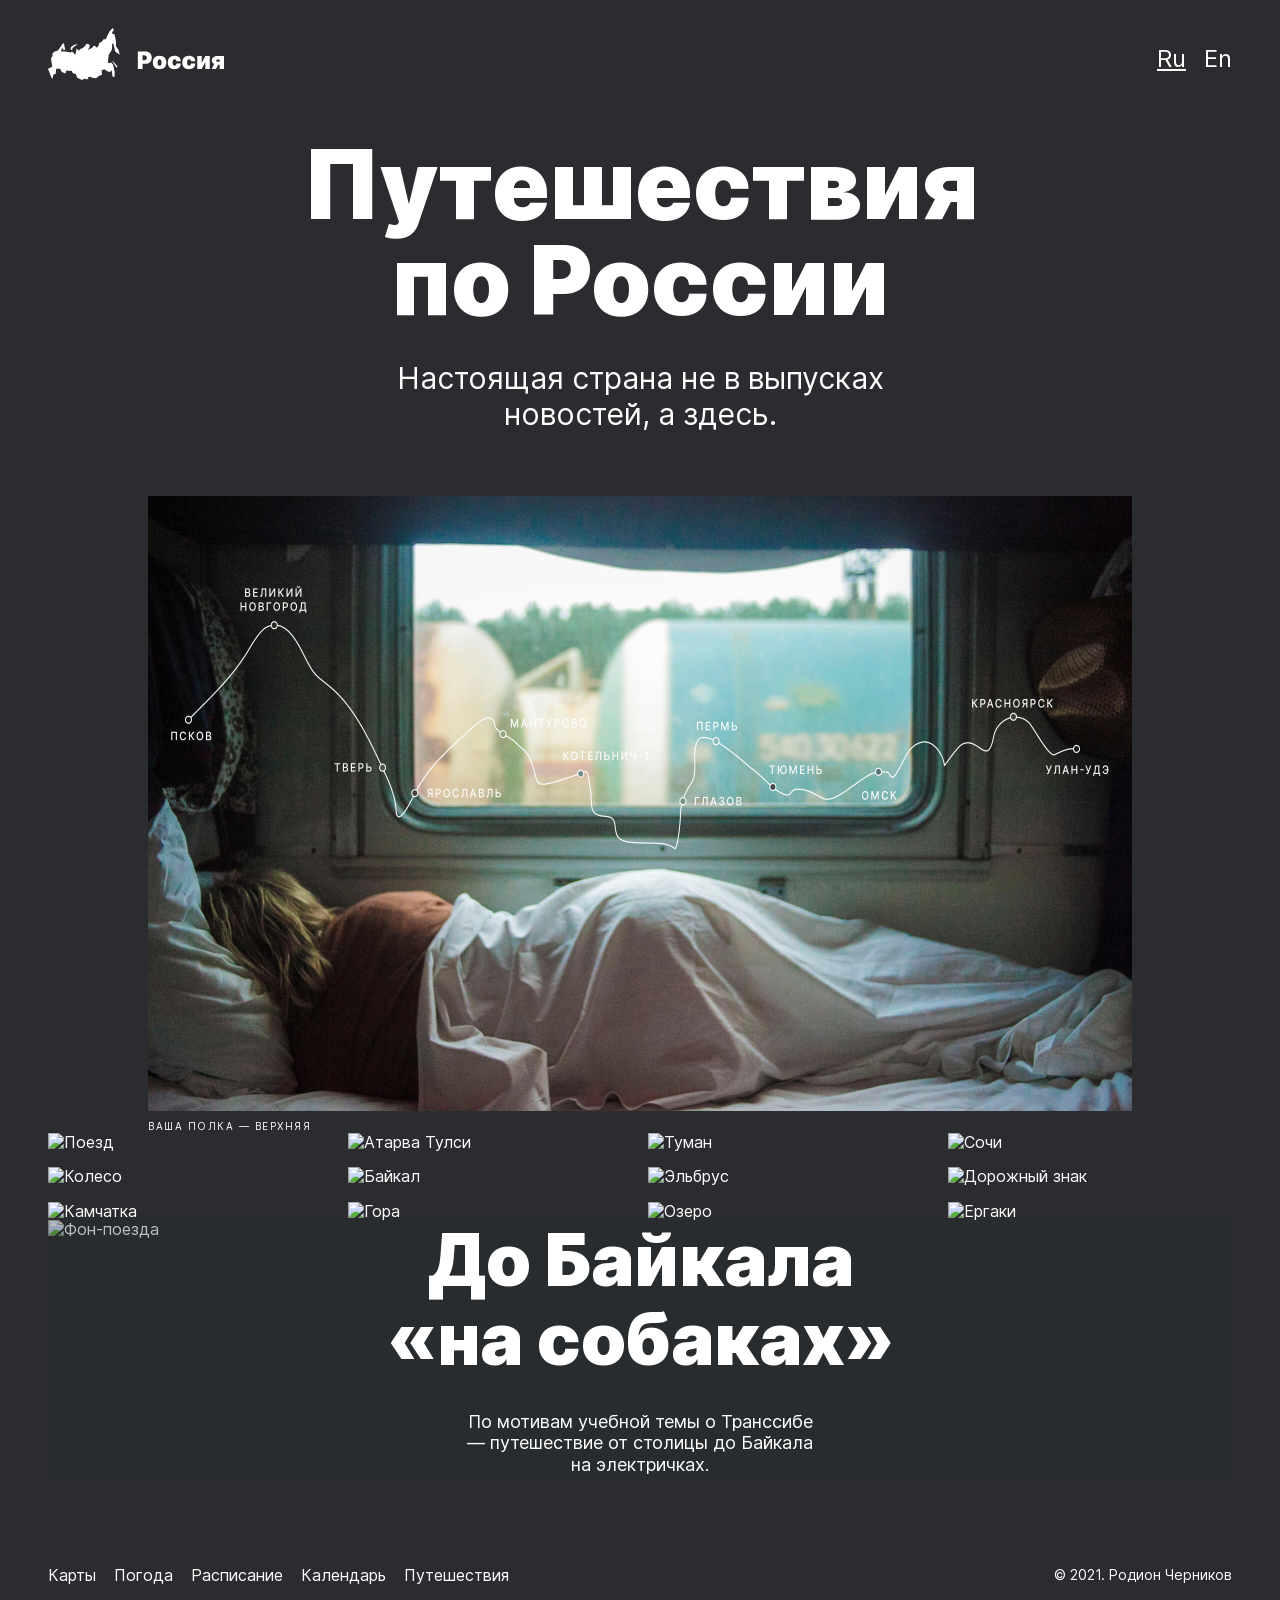
==== index.html @ ce679160 "Готовы блоки Lead, Photo-grid" ====
<!DOCTYPE html>
<html lang="ru">

<head>
  <meta charset="UTF-8">
  <meta name="viewport" content="width=device-width, initial-scale=1.0">
  <meta name="description" content="Настоящая страна не в выпусках новостей, а здесь.">
  <meta name="author" content="Родион Черников">
  <title>Путешествия по России</title>
  <link rel="icon" href="./images/favicon.png" type="image/png">
  <link href="./pages/index.css" rel="stylesheet">
</head>

<body class="page">
  <!--Шапка сайта-->
  <header class="header page__section page__section_place_header">
    <div class="header__logo"></div>
    <ul class="header__lang-list page__list">
      <li class="header__lang-item"><a href="#" class="header__lang-link header__lang-link_active page__link">Ru</a>
      </li>
      <li class="header__lang-item"><a href="#" class="header__lang-link page__link">En</a></li>
    </ul>
  </header>
  <!--Основное содержимое страницы-->
  <main class="content">
    <section class="lead page__section page__section_place_lead">
      <h1 class="lead__title page__text">Путешествия по&nbsp;России</h1>
      <p class="lead__subtitle page__text">Настоящая страна не в выпусках новостей, а здесь.</p>
      <img src="./images/lead-polka.jpg" alt="Маршрут путешествия" class="lead__image">
      <p class="lead__caption page__text">ваша полка — верхняя</p>
    </section>
    <!-- <section class="intro page__section" aria-label="Основная статья">
      <article class="content__article">INTRO INTRO INTRO INTRO INTRO INTRO INTRO INTRO INTRO INTRO INTR
        INTRO INTRO
      </article> -->
    </section>
    <section class="photo-grid page__section">
      <ul class="photo-grid__list page__list">
        <li class="photo-grid__item"><img src="./images/photo-grid-train.jpg" alt="Поезд" class="photo-grid__image">
        </li>
        <li class="photo-grid__item"><img src="./images/photo-grid-atharva-tulsi.jpg" alt="Атарва Тулси"
            class="photo-grid__image"></li>
        <li class="photo-grid__item"><img src="./images/photo-grid-tuman.jpg" alt="Туман" class="photo-grid__image">
        </li>
        <li class="photo-grid__item"><img src="./images/photo-grid-sochi.jpg" alt="Сочи" class="photo-grid__image"></li>
        <li class="photo-grid__item"><img src="./images/photo-grid-arisa.jpg" alt="Колесо" class="photo-grid__image">
        </li>
        <li class="photo-grid__item"><img src="./images/photo-grid-baikal.jpg" alt="Байкал" class="photo-grid__image">
        </li>
        <li class="photo-grid__item"><img src="./images/photo-grid-elbrus.jpg" alt="Эльбрус" class="photo-grid__image">
        </li>
        <li class="photo-grid__item"><img src="./images/photo-grid-kondratiev.jpg" alt="Дорожный знак"
            class="photo-grid__image"></li>
        <li class="photo-grid__item"><img src="./images/photo-grid-kamchatka-1.jpg" alt="Камчатка"
            class="photo-grid__image"></li>
        <li class="photo-grid__item"><img src="./images/photo-grid-kamchatka-2.jpg" alt="Гора"
            class="photo-grid__image"></li>
        <li class="photo-grid__item"><img src="./images/photo-grid-baikal-2.jpg" alt="Озеро" class="photo-grid__image">
        </li>
        <li class="photo-grid__item"><img src="./images/photo-grid-ergaki.jpg" alt="Ергаки" class="photo-grid__image">
        </li>
      </ul>
    </section>
    <!-- <section class="places">PLACES PLACES PLACES PLACES PLACES PLACES PLACES PLACES PLACES PLACES </section> -->
    <section class="cover page__section page__section_place_cover">
      <img src="./images/cover-trains.jpg" alt="Фон-поезда" class="cover__background">
      <div class="cover__text">
        <h2 class="cover__title page__text">До&nbsp;Байкала &laquo;на&nbsp;собаках&raquo;</h2>
        <p class="cover__subtitle page__text">По мотивам учебной темы о Транссибе — путешествие от столицы до Байкала на
          электричках.
      </div>
      <a href="https://stampsy.com/na-elektrichkakh-do-baikala" target="blank" class="cover__link"></a>
    </section>
  </main>
  <!--Подвал сайта-->
  <footer class="footer page__section page__section_place_footer">
    <nav class="footer__nav">
      <ul class="footer__list page__list">
        <li class="footer__item"><a href="https://yandex.ru/maps" target="blank"
            class="footer__link page__link">Карты</a></li>
        <li class="footer__item"><a href="https://yandex.ru/pogoda" target="blank"
            class="footer__link page__link">Погода</a></li>
        <li class="footer__item"><a href="https://rasp.yandex.ru" target="blank"
            class="footer__link page__link">Расписание</a></li>
        <li class="footer__item"><a href="https://calendar.yandex.ru" target="blank"
            class="footer__link page__link">Календарь</a></li>
        <li class="footer__item"><a href="https://travel.yandex.ru" target="blank"
            class="footer__link page__link">Путешествия</a></li>
      </ul>
    </nav>
    <p class="footer__copyright page__text">&copy; 2021. Родион Черников</p>
  </footer>
</body>

</html>
---- pages/index.css ----
@import url(../vendor/normalize.css);
@import url(../vendor/fonts.css);
@import url(../blocks/hover/hover.css);
@import url(../blocks/page/page.css);
@import url(../blocks/page/__section/page__section.css);
@import url(../blocks/page/__section/_place/page__section_place_header.css);
@import url(../blocks/page/__section/_place/page__section_place_lead.css);
@import url(../blocks/page/__section/_place/page__section_place_footer.css);
@import url(../blocks/page/__section/_place/page__section_place_cover.css);
@import url(../blocks/page/__list/page__list.css);
@import url(../blocks/page/__link/page__link.css);
@import url(../blocks/page//__text/page__text.css);
@import url(../blocks/header/header.css);
@import url(../blocks/header/__logo/header__logo.css);
@import url(../blocks/header/__lang-list/header__lang-list.css);
@import url(../blocks/header/__lang-item/header__lang-item.css);
@import url(../blocks/header/__lang-link/header__lang-link.css);
@import url(../blocks/header/__lang-link/_active/header__lang-link_active.css);
@import url(../blocks/content/content.css);
@import url(../blocks/content/__article/content__article.css);
@import url(../blocks/lead/lead.css);
@import url(../blocks/lead/__title/lead__title.css);
@import url(../blocks/lead/__subtitle/lead__subtitle.css);
@import url(../blocks/lead/__image/lead__image.css);
@import url(../blocks/lead/__caption/lead__caption.css);
@import url(../blocks/intro/intro.css);
@import url(../blocks/intro/__title/intro__title.css);
@import url(../blocks/intro/__text/intro__text.css);
@import url(../blocks/intro/__list/intro__list.css);
@import url(../blocks/photo-grid/photo-grid.css);
@import url(../blocks/photo-grid/__list/photo-grid__list.css);
@import url(../blocks/photo-grid/__item/photo-grid__item.css);
@import url(../blocks/photo-grid//__image/photo-grid__image.css);
@import url(../blocks/places/places.css);
@import url(../blocks/place/place.css);
@import url(../blocks/place/__title/place__title.css);
@import url(../blocks/place/__image/place__image.css);
@import url(../blocks/place/__website/place__website.css);
@import url(../blocks/place/__url-heading/place__url-heading.css);
@import url(../blocks/place/__link/place__link.css);
@import url(../blocks/place/__paragraph/place__paragraph.css);
@import url(../blocks/cover/cover.css);
@import url(../blocks/cover/__text/cover__text.css);
@import url(../blocks/cover/__title/cover__title.css);
@import url(../blocks/cover/__subtitle/cover__subtitle.css);
@import url(../blocks/cover/__background/cover__background.css);
@import url(../blocks/cover/__link/cover__link.css);
@import url(../blocks/footer/footer.css);
@import url(../blocks/footer/__nav/footer__nav.css);
@import url(../blocks/footer/__list/footer__list.css);
@import url(../blocks/footer/__item/footer__item.css);
@import url(../blocks/footer/__link/footer__link.css);
@import url(../blocks/footer/__copyright/footer__copyright.css);
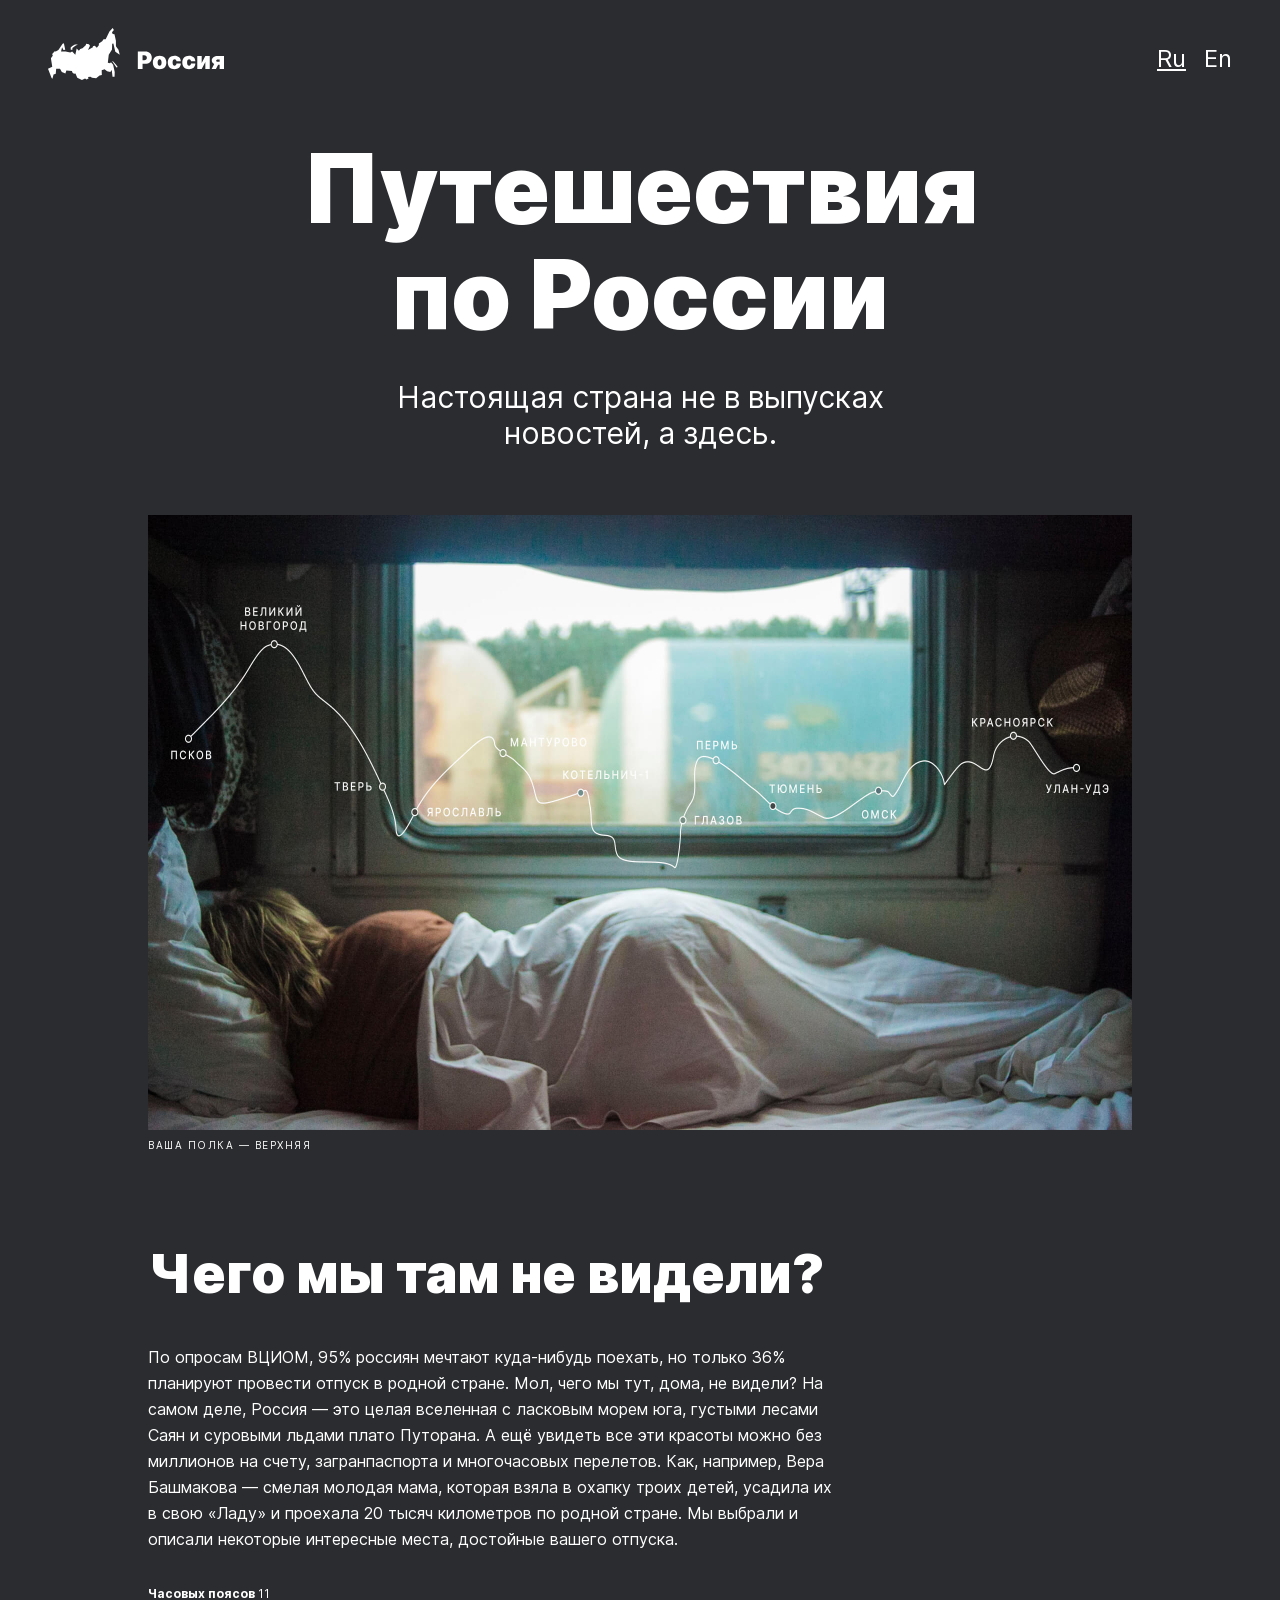
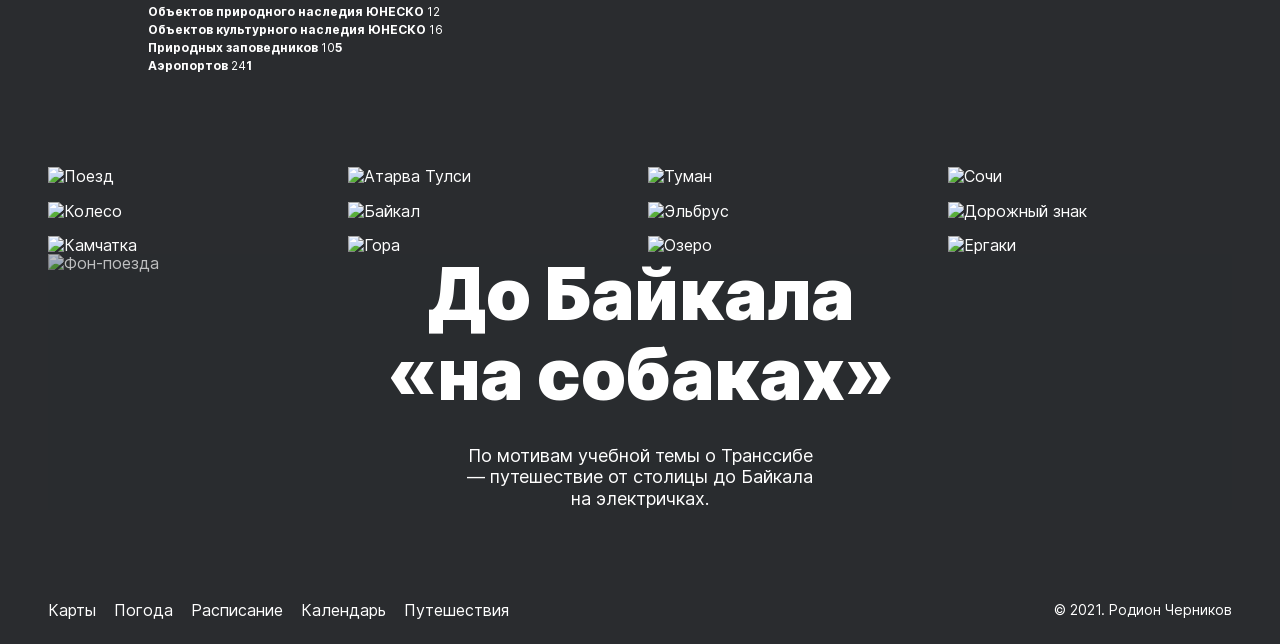
==== commit e7f22566: "Блок Intro готов" ====
--- a/index.html
+++ b/index.html
@@ -3,7 +3,7 @@
 
 <head>
   <meta charset="UTF-8">
-  <meta name="viewport" content="width=device-width, initial-scale=1.0">
+  <meta name="viewport" content="width=device-width, initial-scale=1.0 maximum-scale=1.0, user-scalable=no">
   <meta name="description" content="Настоящая страна не в выпусках новостей, а здесь.">
   <meta name="author" content="Родион Черников">
   <title>Путешествия по России</title>
@@ -25,14 +25,28 @@
   <main class="content">
     <section class="lead page__section page__section_place_lead">
       <h1 class="lead__title page__text">Путешествия по&nbsp;России</h1>
-      <p class="lead__subtitle page__text">Настоящая страна не в выпусках новостей, а здесь.</p>
+      <p class="lead__subtitle page__text">Настоящая страна не в выпусках новостей,&nbsp;а&nbsp;здесь.</p>
       <img src="./images/lead-polka.jpg" alt="Маршрут путешествия" class="lead__image">
       <p class="lead__caption page__text">ваша полка — верхняя</p>
     </section>
-    <!-- <section class="intro page__section" aria-label="Основная статья">
-      <article class="content__article">INTRO INTRO INTRO INTRO INTRO INTRO INTRO INTRO INTRO INTRO INTR
-        INTRO INTRO
-      </article> -->
+    <section class="intro page__section" aria-label="Основная статья">
+      <article class="intro__article">
+        <h2 class="intro__title page__text">Чего мы там не&nbsp;видели?</h2>
+        <p class="intro__text page__text">По опросам ВЦИОМ, 95% россиян мечтают куда-нибудь поехать, но только 36%
+          планируют провести отпуск в родной стране. Мол, чего мы тут, дома, не видели? На самом деле, Россия — это
+          целая вселенная с ласковым морем юга, густыми лесами Саян и суровыми льдами плато Путорана. А ещё увидеть все
+          эти красоты можно без миллионов на счету, загранпаспорта и многочасовых перелетов. Как, например, Вера
+          Башмакова — смелая молодая мама, которая взяла в охапку троих детей, усадила их в свою «Ладу» и проехала 20
+          тысяч километров по родной стране. Мы выбрали и описали некоторые интересные места, достойные вашего отпуска.
+        </p>
+        <ul class="intro__list page__list">
+          <li class="intro__item">Часовых поясов <span class="intro__number">11</li>
+          <li class="intro__item">Объектов природного наследия ЮНЕСКО <span class="intro__number">12</span></li>
+          <li class="intro__item">Объектов культурного наследия ЮНЕСКО <span class="intro__number">16</span></li>
+          <li class="intro__item">Природных заповедников <span class="intro__number">10</span>5</li>
+          <li class="intro__item">Аэропортов <span class="intro__number">24</span>1</li>
+        </ul>
+      </article>
     </section>
     <section class="photo-grid page__section">
       <ul class="photo-grid__list page__list">
--- a/pages/index.css
+++ b/pages/index.css
@@ -17,16 +17,18 @@
 @import url(../blocks/header/__lang-link/header__lang-link.css);
 @import url(../blocks/header/__lang-link/_active/header__lang-link_active.css);
 @import url(../blocks/content/content.css);
-@import url(../blocks/content/__article/content__article.css);
 @import url(../blocks/lead/lead.css);
 @import url(../blocks/lead/__title/lead__title.css);
 @import url(../blocks/lead/__subtitle/lead__subtitle.css);
 @import url(../blocks/lead/__image/lead__image.css);
 @import url(../blocks/lead/__caption/lead__caption.css);
 @import url(../blocks/intro/intro.css);
+@import url(../blocks/intro/__article/intro__article.css);
 @import url(../blocks/intro/__title/intro__title.css);
 @import url(../blocks/intro/__text/intro__text.css);
 @import url(../blocks/intro/__list/intro__list.css);
+@import url(../blocks/intro/__item/intro__item.css);
+@import url(../blocks/intro/__number/intro__number.css);
 @import url(../blocks/photo-grid/photo-grid.css);
 @import url(../blocks/photo-grid/__list/photo-grid__list.css);
 @import url(../blocks/photo-grid/__item/photo-grid__item.css);
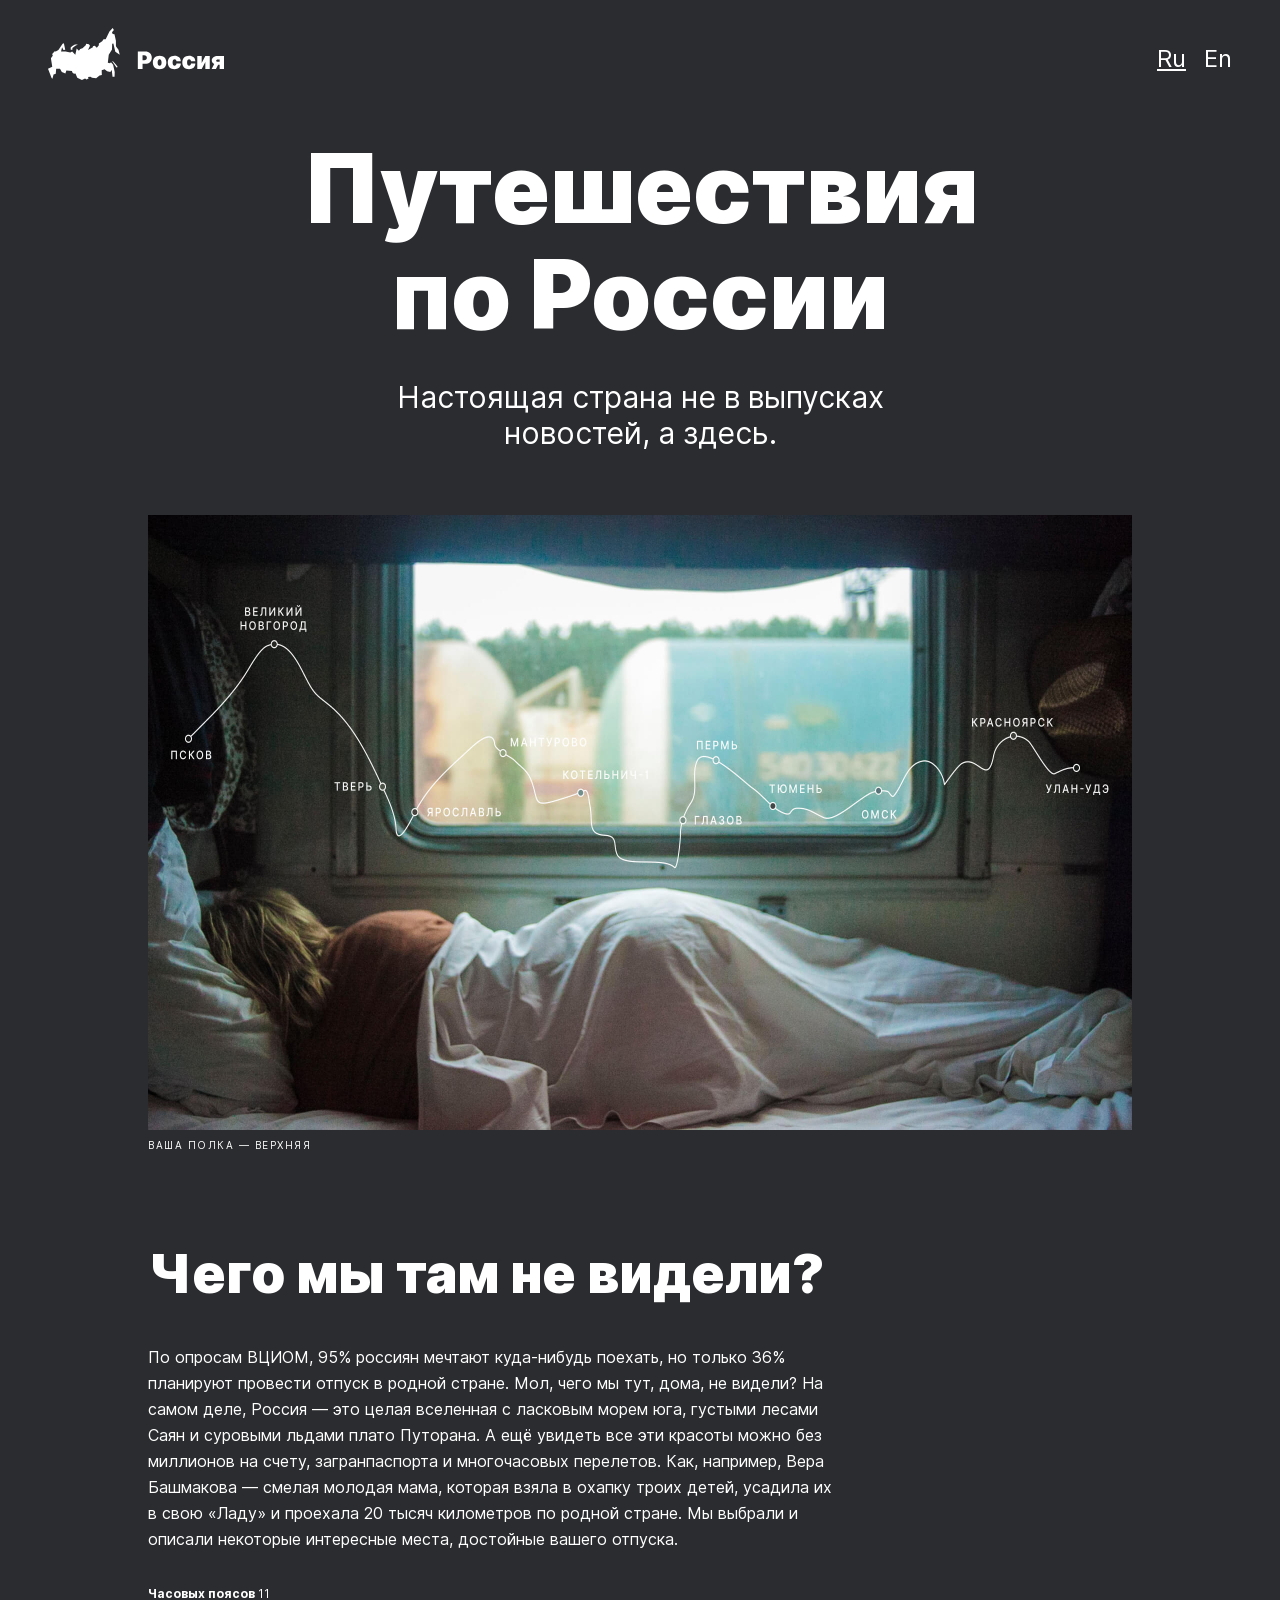
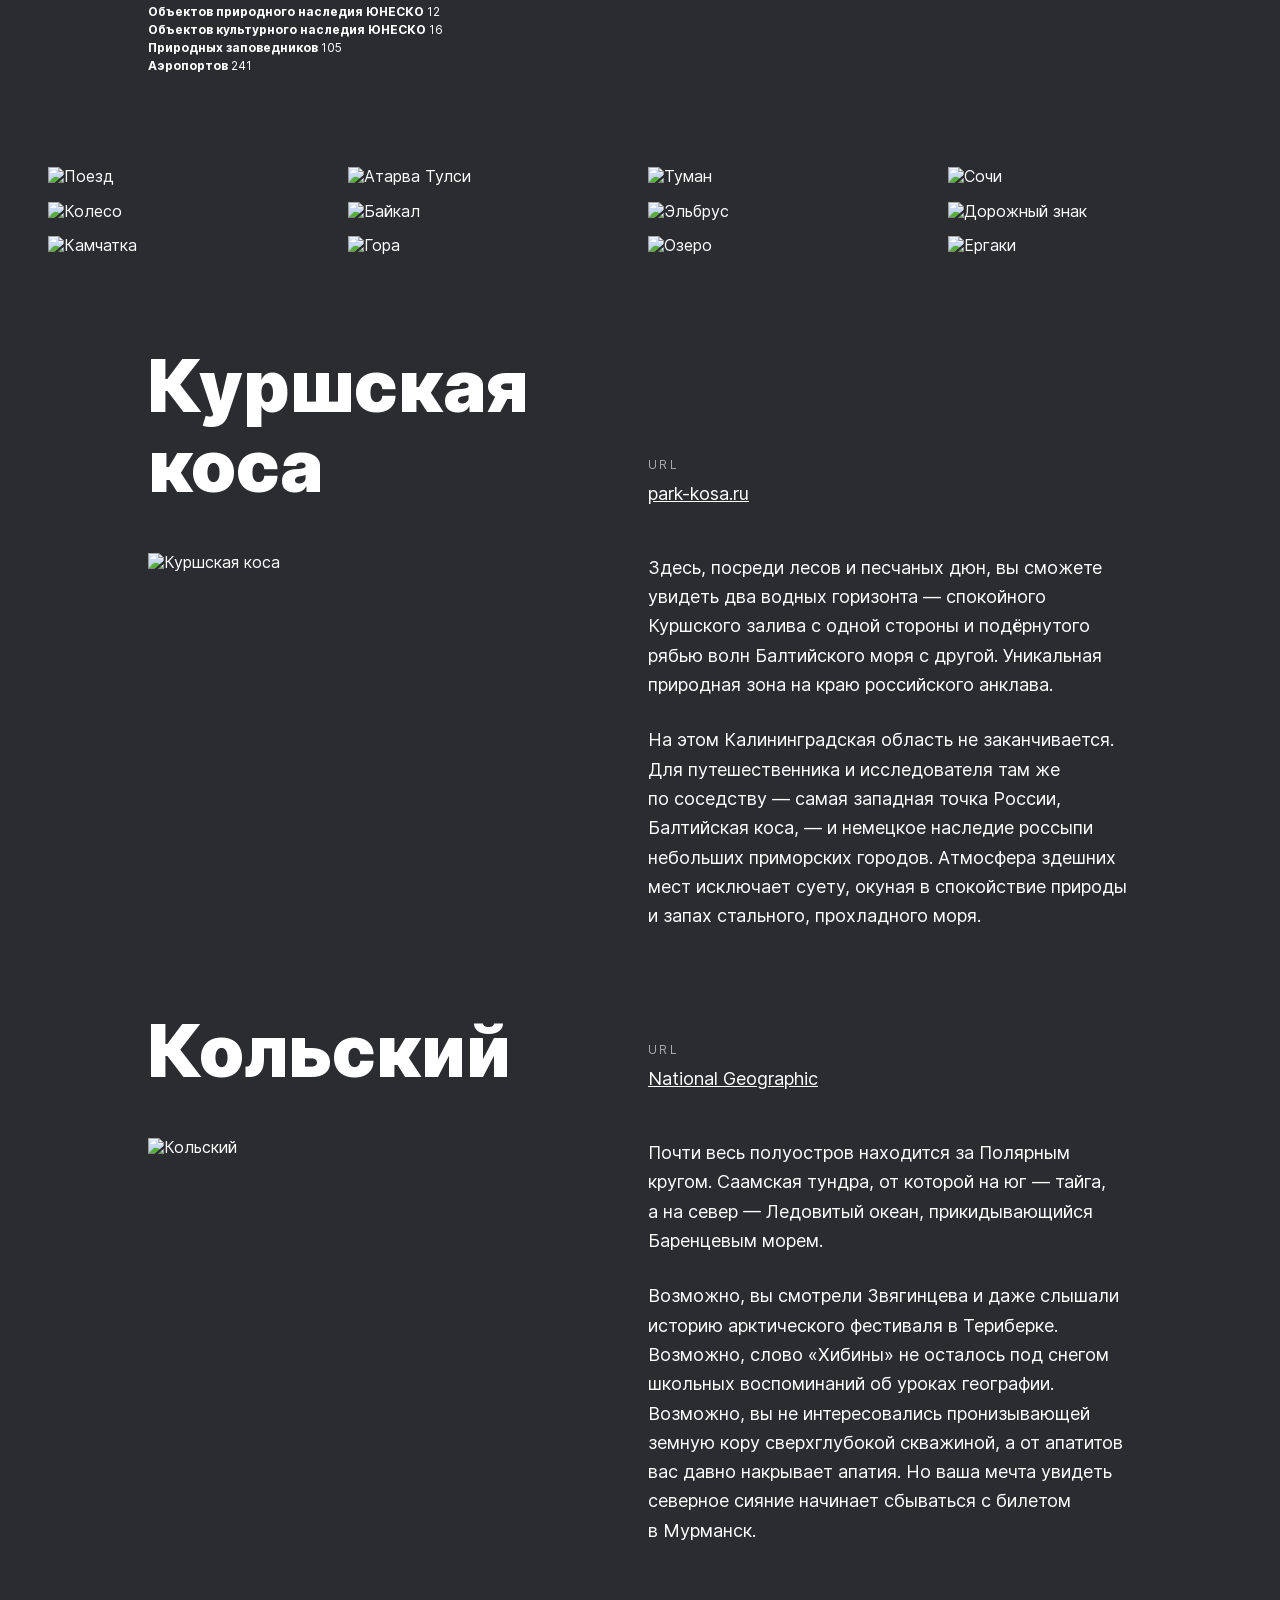
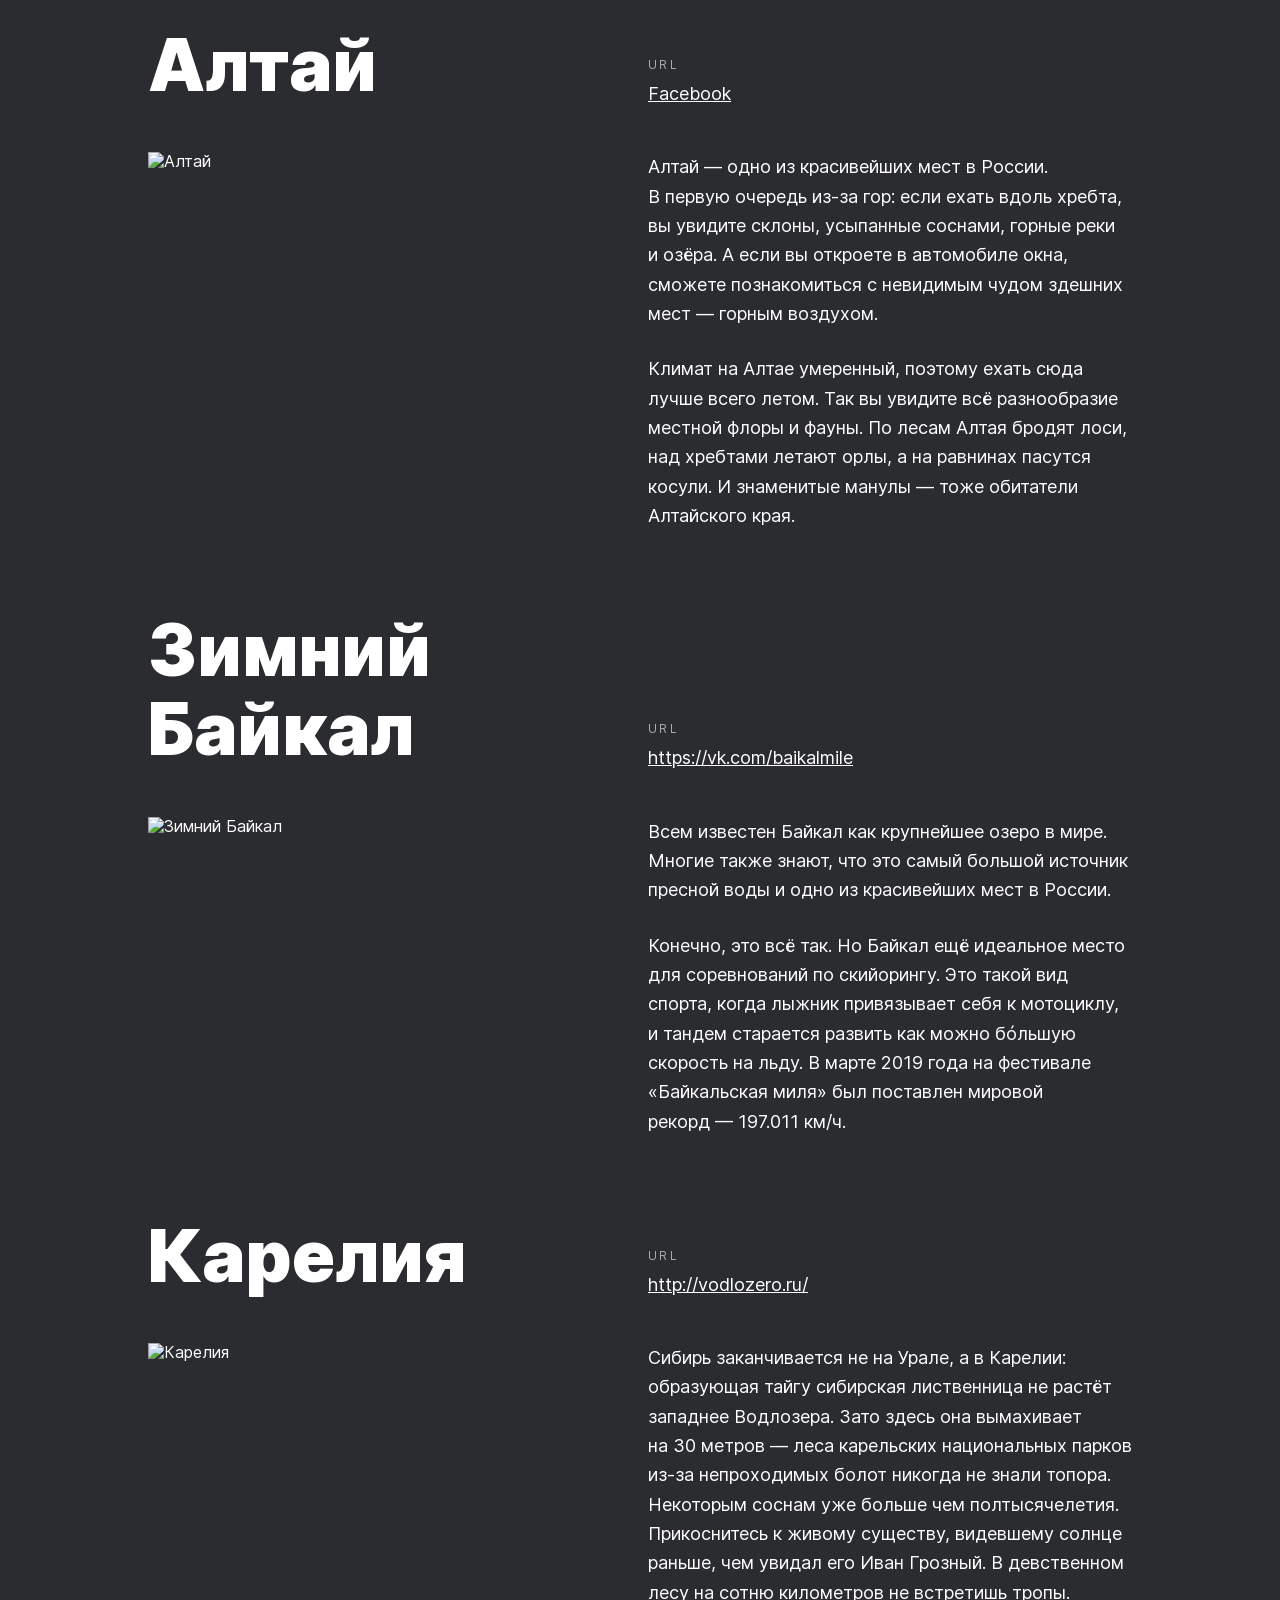
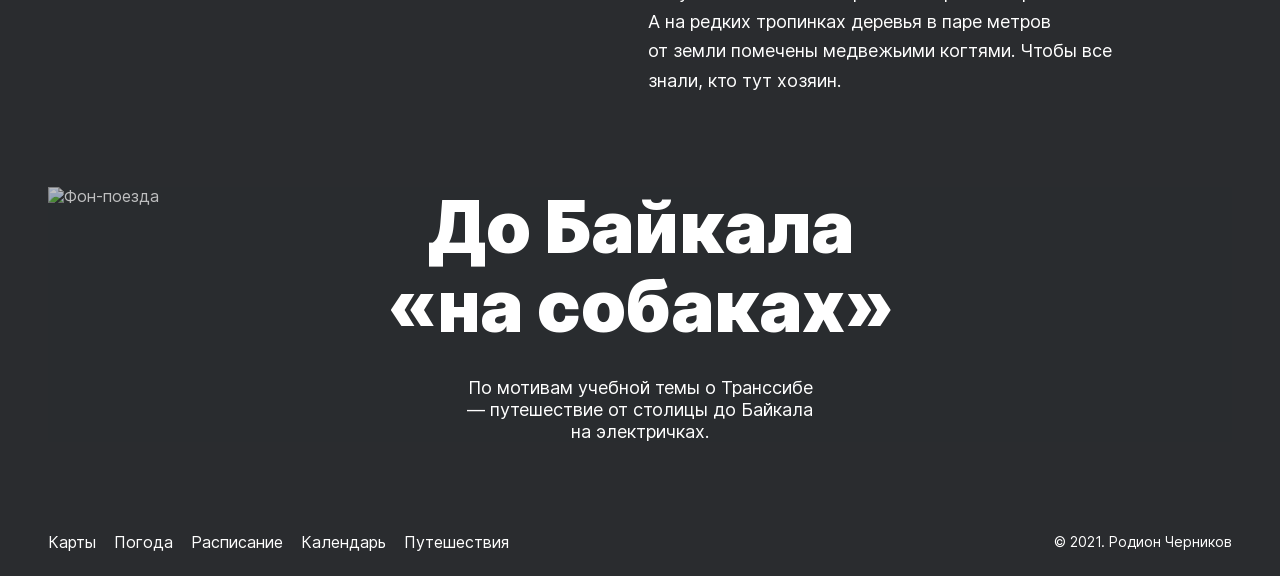
==== commit 891971ae: "Все готово, осталось "причесать"" ====
--- a/index.html
+++ b/index.html
@@ -23,12 +23,14 @@
   </header>
   <!--Основное содержимое страницы-->
   <main class="content">
+    <!--Секция Lead-->
     <section class="lead page__section page__section_place_lead">
       <h1 class="lead__title page__text">Путешествия по&nbsp;России</h1>
       <p class="lead__subtitle page__text">Настоящая страна не в выпусках новостей,&nbsp;а&nbsp;здесь.</p>
       <img src="./images/lead-polka.jpg" alt="Маршрут путешествия" class="lead__image">
       <p class="lead__caption page__text">ваша полка — верхняя</p>
     </section>
+    <!--Секция Intro-->
     <section class="intro page__section" aria-label="Основная статья">
       <article class="intro__article">
         <h2 class="intro__title page__text">Чего мы там не&nbsp;видели?</h2>
@@ -43,11 +45,12 @@
           <li class="intro__item">Часовых поясов <span class="intro__number">11</li>
           <li class="intro__item">Объектов природного наследия ЮНЕСКО <span class="intro__number">12</span></li>
           <li class="intro__item">Объектов культурного наследия ЮНЕСКО <span class="intro__number">16</span></li>
-          <li class="intro__item">Природных заповедников <span class="intro__number">10</span>5</li>
-          <li class="intro__item">Аэропортов <span class="intro__number">24</span>1</li>
+          <li class="intro__item">Природных заповедников <span class="intro__number">105</span></li>
+          <li class="intro__item">Аэропортов <span class="intro__number">241</span></li>
         </ul>
       </article>
     </section>
+    <!--Секция Photo-grid-->
     <section class="photo-grid page__section">
       <ul class="photo-grid__list page__list">
         <li class="photo-grid__item"><img src="./images/photo-grid-train.jpg" alt="Поезд" class="photo-grid__image">
@@ -75,7 +78,109 @@
         </li>
       </ul>
     </section>
-    <!-- <section class="places">PLACES PLACES PLACES PLACES PLACES PLACES PLACES PLACES PLACES PLACES </section> -->
+    <!--Секция Places-->
+    <section class="places page__section page__section_place_places">
+      <ul class="places__list page__list">
+        <li class="places__card">
+          <h2 class="places__title page__text">Куршская коса</h2>
+          <div class="places__website">
+            <h3 class="places__url-heading page__text">url</h3>
+            <a href="http://park-kosa.ru" target="blank"
+              class="places__link page__link page__link_place_places">park-kosa.ru</a>
+          </div>
+          <img src="./images/place-kosa.jpg" alt="Куршская коса" class="places__image">
+          <div class="places__text">
+            <p class="places__paragraph page__text">Здесь, посреди лесов и&nbsp;песчаных дюн, вы&nbsp;сможете увидеть
+              два водных горизонта&nbsp;&mdash; спокойного Куршского залива с&nbsp;одной стороны
+              и&nbsp;подёрнутого рябью волн Балтийского моря
+              с&nbsp;другой. Уникальная природная зона на&nbsp;краю российского анклава.</p>
+            <p class="places__paragraph page__text">На&nbsp;этом Калининградская область не&nbsp;заканчивается. Для
+              путешественника и&nbsp;исследователя там&nbsp;же по&nbsp;соседству&nbsp;&mdash; самая западная точка
+              России, Балтийская коса,&nbsp;&mdash; и&nbsp;немецкое наследие россыпи небольших приморских городов.
+              Атмосфера здешних мест исключает суету, окуная в&nbsp;спокойствие природы и&nbsp;запах стального,
+              прохладного моря.</p>
+          </div>
+        </li>
+        <li class="places__card">
+          <h2 class="places__title page__text">Кольский</h2>
+          <div class="places__website">
+            <h3 class="places__url-heading page__text">url</h3>
+            <a href="https://yourshot.nationalgeographic.com/photos/?keywords=kolskiy" target="blank"
+              class="places__link page__link page__link_place_places">National Geographic</a>
+          </div>
+          <img src="./images/place-kolsky.jpg" alt="Кольский" class="places__image">
+          <div class="places__text">
+            <p class="places__paragraph page__text">Почти весь полуостров находится за&nbsp;Полярным кругом. Саамская
+              тундра, от&nbsp;которой на&nbsp;юг&nbsp;&mdash;
+              тайга, а&nbsp;на&nbsp;север&nbsp;&mdash; Ледовитый океан, прикидывающийся Баренцевым морем.</p>
+            <p class="places__paragraph page__text">Возможно, вы&nbsp;смотрели Звягинцева и&nbsp;даже слышали историю
+              арктического фестиваля в&nbsp;Териберке. Возможно, слово &laquo;Хибины&raquo; не&nbsp;осталось под снегом
+              школьных воспоминаний об&nbsp;уроках географии. Возможно, вы&nbsp;не&nbsp;интересовались пронизывающей
+              земную кору сверхглубокой скважиной, а&nbsp;от&nbsp;апатитов вас давно накрывает апатия. Но&nbsp;ваша
+              мечта увидеть северное сияние начинает сбываться с&nbsp;билетом
+              в&nbsp;Мурманск.</p>
+          </div>
+        </li>
+        <li class="places__card">
+          <h2 class="places__title page__text">Алтай</h2>
+          <div class="places__website">
+            <h3 class="places__url-heading page__text">url</h3>
+            <a href="https://www.facebook.com/vera.bashmakova/posts/10156011613718822" target="blank"
+              class="places__link page__link page__link_place_places">Facebook</a>
+          </div>
+          <img src="./images/place-altai.jpg" alt="Алтай" class="places__image">
+          <div class="places__text">
+            <p class="places__paragraph page__text">Алтай&nbsp;&mdash; одно из&nbsp;красивейших мест в&nbsp;России.
+              В&nbsp;первую очередь из-за гор: если ехать вдоль хребта, вы&nbsp;увидите склоны, усыпанные соснами,
+              горные реки и&nbsp;озёра. А&nbsp;если вы&nbsp;откроете в&nbsp;автомобиле окна, сможете познакомиться
+              с&nbsp;невидимым чудом здешних мест&nbsp;&mdash; горным воздухом.</p>
+            <p class="places__paragraph page__text">Климат на&nbsp;Алтае умеренный, поэтому ехать сюда лучше всего
+              летом. Так вы&nbsp;увидите всё разнообразие местной флоры и&nbsp;фауны. По&nbsp;лесам Алтая бродят лоси,
+              над хребтами летают орлы, а&nbsp;на&nbsp;равнинах пасутся косули. И&nbsp;знаменитые манулы&nbsp;&mdash;
+              тоже обитатели Алтайского края.</p>
+          </div>
+        </li>
+        <li class="places__card">
+          <h2 class="places__title page__text">Зимний Байкал</h2>
+          <div class="places__website">
+            <h3 class="places__url-heading page__text">url</h3>
+            <a href="https://vk.com/baikalmile" target="blank"
+              class="places__link page__link page__link_place_places">https://vk.com/baikalmile</a>
+          </div>
+          <img src="./images/place-winter-baikal.jpg" alt="Зимний Байкал" class="places__image">
+          <div class="places__text">
+            <p class="places__paragraph page__text">Всем известен Байкал как крупнейшее озеро
+              в&nbsp;мире. Многие также знают, что это самый большой источник пресной воды и&nbsp;одно
+              из&nbsp;красивейших мест в&nbsp;России.</p>
+            <p class="places__paragraph page__text">Конечно, это всё так. Но&nbsp;Байкал ещё идеальное место для
+              соревнований по&nbsp;скийорингу. Это такой вид спорта, когда лыжник привязывает себя
+              к&nbsp;мотоциклу, и&nbsp;тандем старается развить как можно б&oacute;льшую скорость на&nbsp;льду.
+              В&nbsp;марте 2019 года на&nbsp;фестивале &laquo;Байкальская миля&raquo; был поставлен мировой
+              рекорд&nbsp;&mdash; 197.011&nbsp;км/ч.</p>
+          </div>
+        </li>
+        <li class="places__card">
+          <h2 class="places__title page__text">Карелия</h2>
+          <div class="places__website">
+            <h3 class="places__url-heading page__text">url</h3>
+            <a href="http://park-kosa.ru" target="blank"
+              class="places__link page__link page__link_place_places">http://vodlozero.ru/</a>
+          </div>
+          <img src="./images/place-karelia.jpg" alt="Карелия" class="places__image">
+          <div class="places__text">
+            <p class="places__paragraph page__text">Сибирь заканчивается не&nbsp;на&nbsp;Урале, а&nbsp;в&nbsp;Карелии:
+              образующая тайгу сибирская лиственница не&nbsp;растёт западнее Водлозера. Зато здесь она вымахивает
+              на&nbsp;30&nbsp;метров&nbsp;&mdash; леса карельских национальных парков из-за непроходимых болот никогда
+              не&nbsp;знали топора. Некоторым соснам уже больше чем полтысячелетия. Прикоснитесь к&nbsp;живому существу,
+              видевшему солнце раньше, чем увидал его Иван Грозный.
+              В&nbsp;девственном лесу на&nbsp;сотню километров не&nbsp;встретишь тропы. А&nbsp;на&nbsp;редких тропинках
+              деревья
+              в&nbsp;паре метров от&nbsp;земли помечены медвежьими когтями. Чтобы все знали, кто тут хозяин.</p>
+          </div>
+        </li>
+      </ul>
+    </section>
+    <!--Секция Cover-->
     <section class="cover page__section page__section_place_cover">
       <img src="./images/cover-trains.jpg" alt="Фон-поезда" class="cover__background">
       <div class="cover__text">
--- a/pages/index.css
+++ b/pages/index.css
@@ -5,10 +5,12 @@
 @import url(../blocks/page/__section/page__section.css);
 @import url(../blocks/page/__section/_place/page__section_place_header.css);
 @import url(../blocks/page/__section/_place/page__section_place_lead.css);
+@import url(../blocks/page/__section/_place/page__section_place_places.css);
+@import url(../blocks/page/__section/_place/page__section_place_cover.css);
 @import url(../blocks/page/__section/_place/page__section_place_footer.css);
-@import url(../blocks/page/__section/_place/page__section_place_cover.css);
 @import url(../blocks/page/__list/page__list.css);
 @import url(../blocks/page/__link/page__link.css);
+@import url(../blocks/page/__link/_place/page__link_place_places.css);
 @import url(../blocks/page//__text/page__text.css);
 @import url(../blocks/header/header.css);
 @import url(../blocks/header/__logo/header__logo.css);
@@ -34,13 +36,15 @@
 @import url(../blocks/photo-grid/__item/photo-grid__item.css);
 @import url(../blocks/photo-grid//__image/photo-grid__image.css);
 @import url(../blocks/places/places.css);
-@import url(../blocks/place/place.css);
-@import url(../blocks/place/__title/place__title.css);
-@import url(../blocks/place/__image/place__image.css);
-@import url(../blocks/place/__website/place__website.css);
-@import url(../blocks/place/__url-heading/place__url-heading.css);
-@import url(../blocks/place/__link/place__link.css);
-@import url(../blocks/place/__paragraph/place__paragraph.css);
+@import url(../blocks/places/__list/places__list.css);
+@import url(../blocks/places/__card/places__card.css);
+@import url(../blocks/places/__title/places__title.css);
+@import url(../blocks/places/__image/places__image.css);
+@import url(../blocks/places/__website/places__website.css);
+@import url(../blocks/places/__url-heading/places__url-heading.css);
+@import url(../blocks/places/__link/places__link.css);
+@import url(../blocks/places/__text/places__text.css);
+@import url(../blocks/places/__paragraph/places__paragraph.css);
 @import url(../blocks/cover/cover.css);
 @import url(../blocks/cover/__text/cover__text.css);
 @import url(../blocks/cover/__title/cover__title.css);
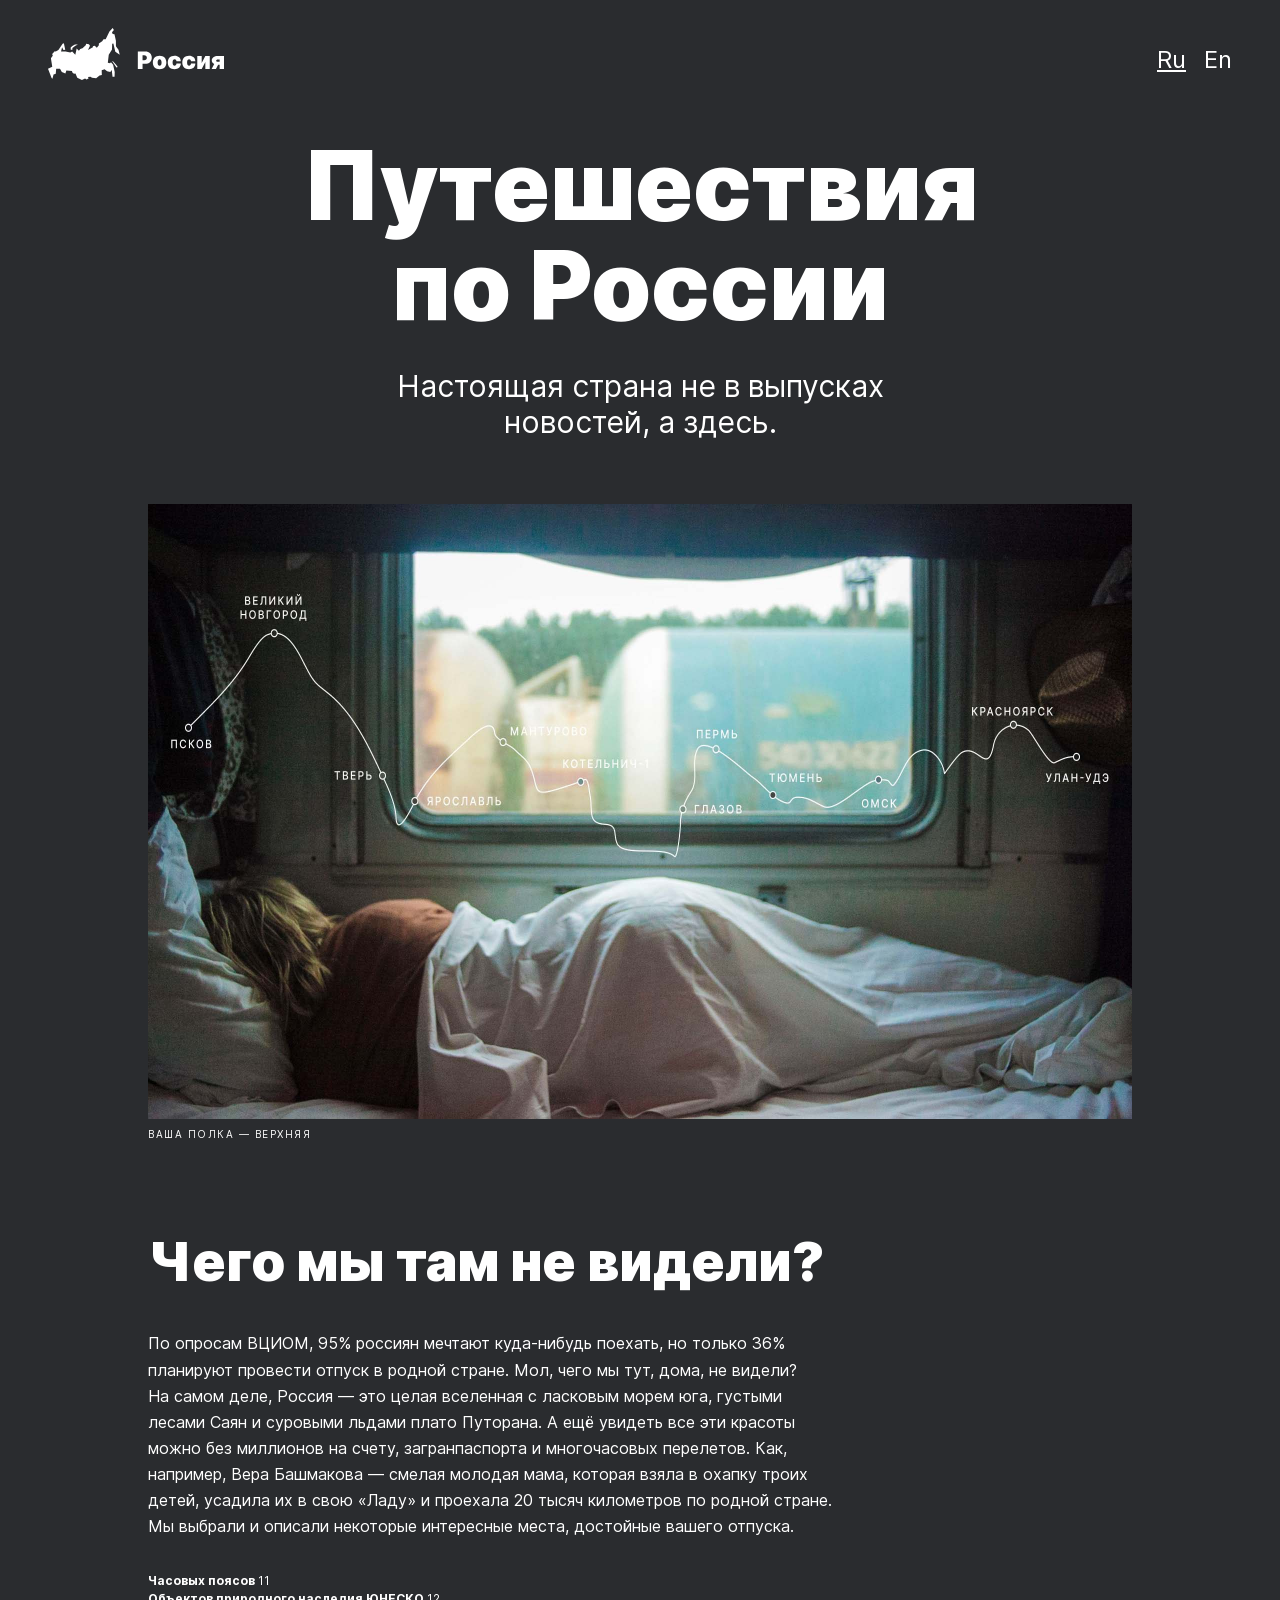
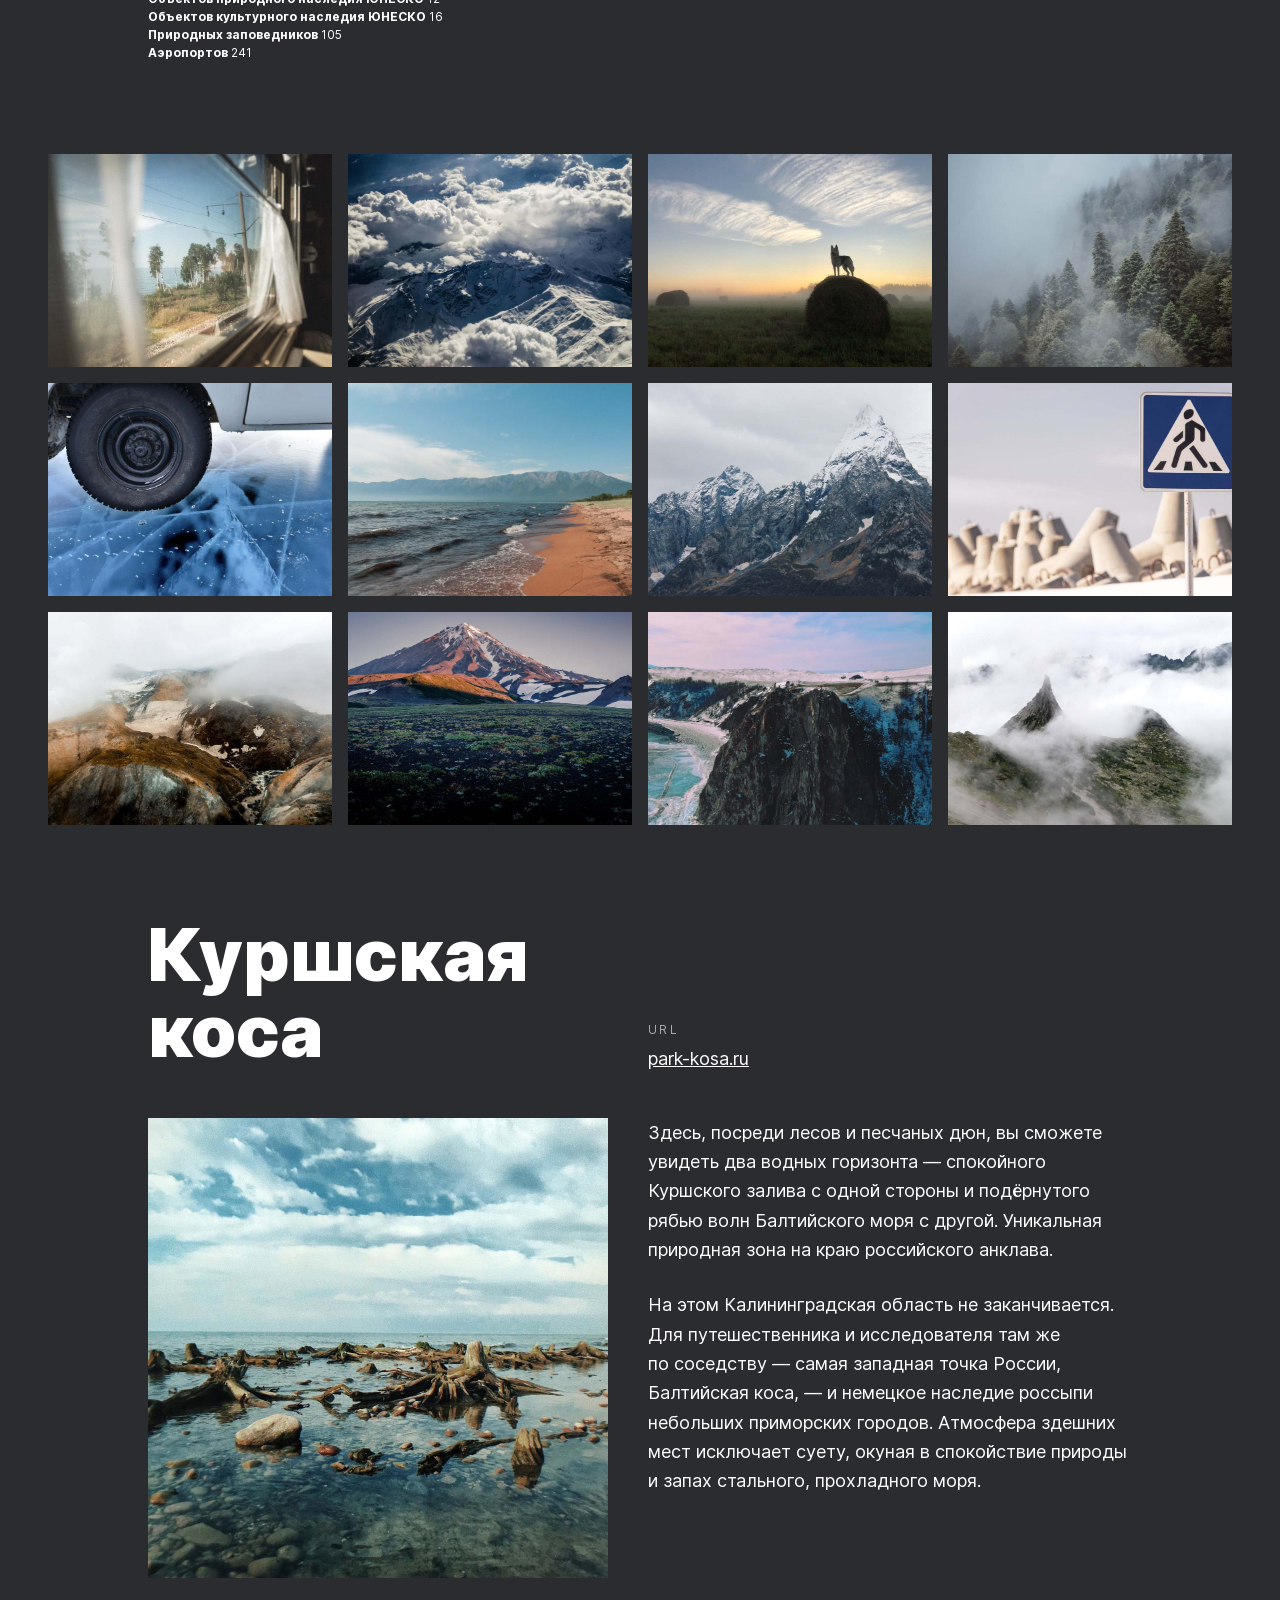
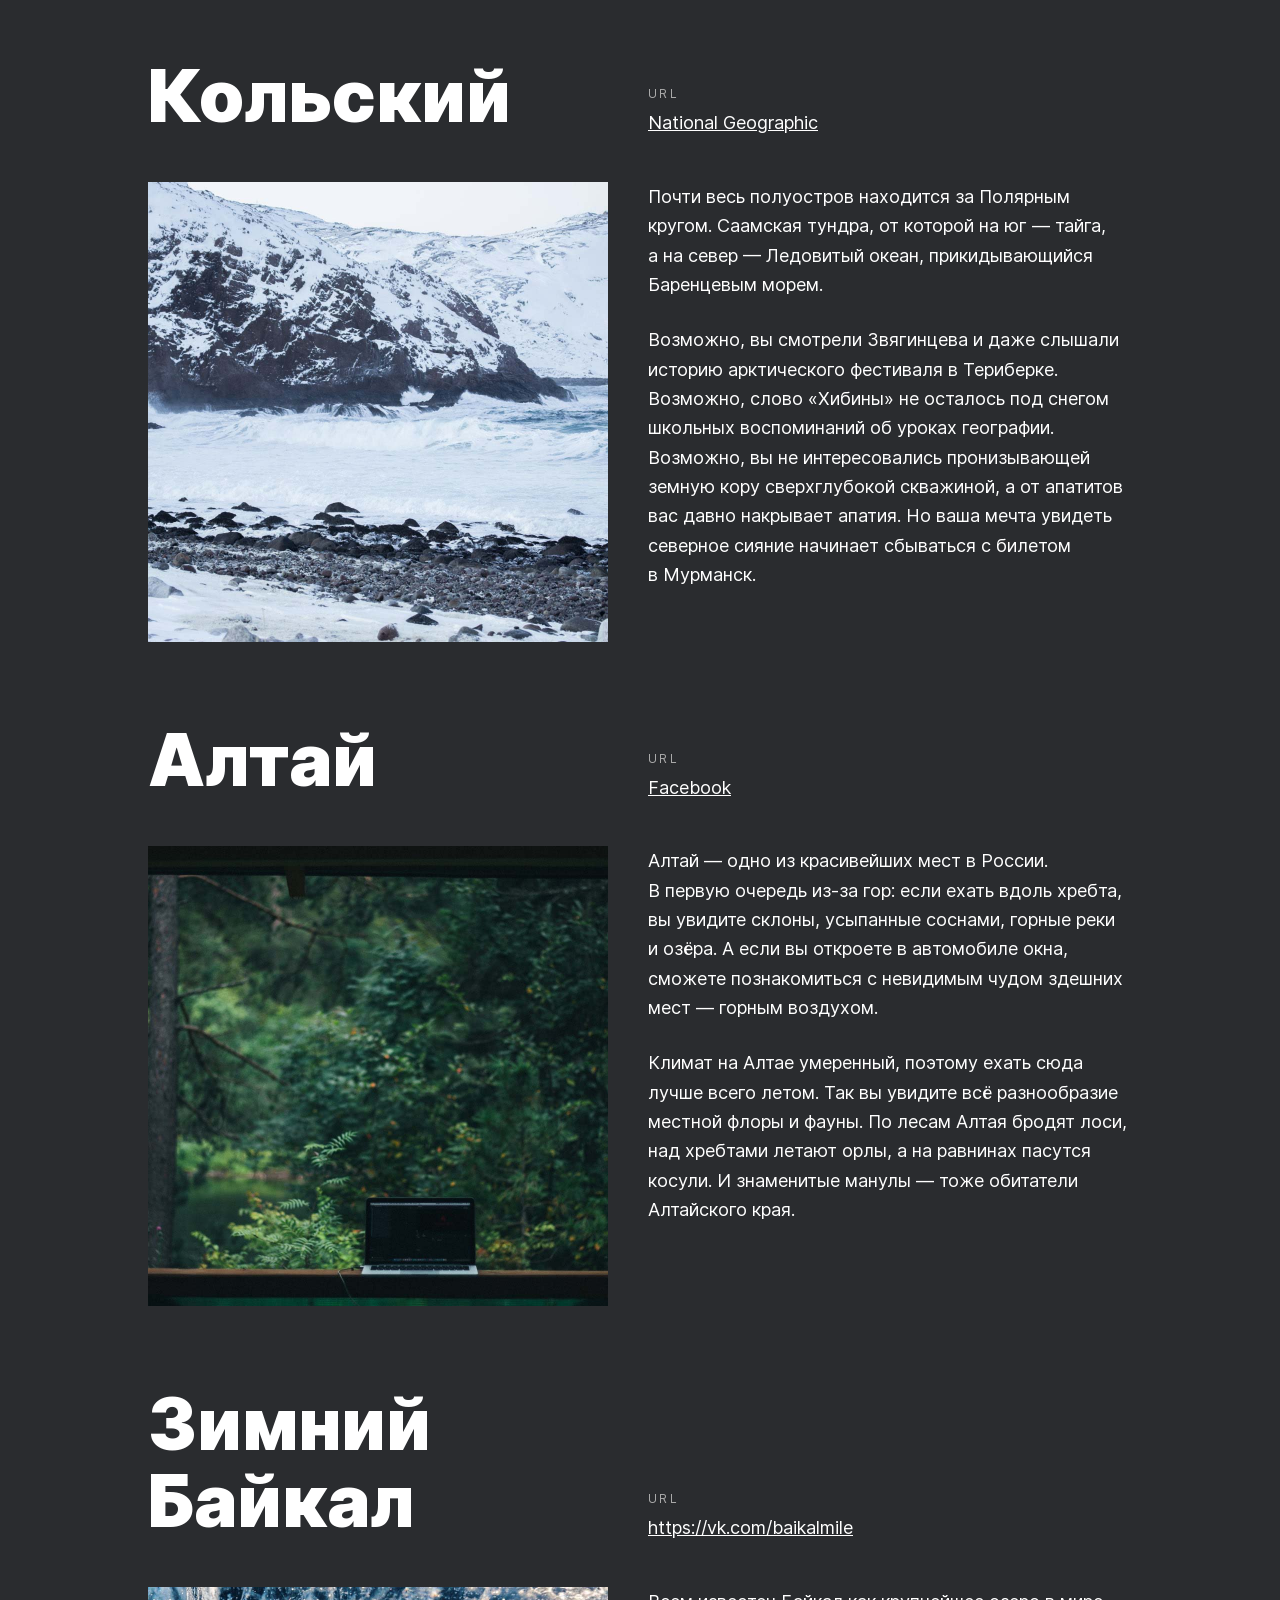
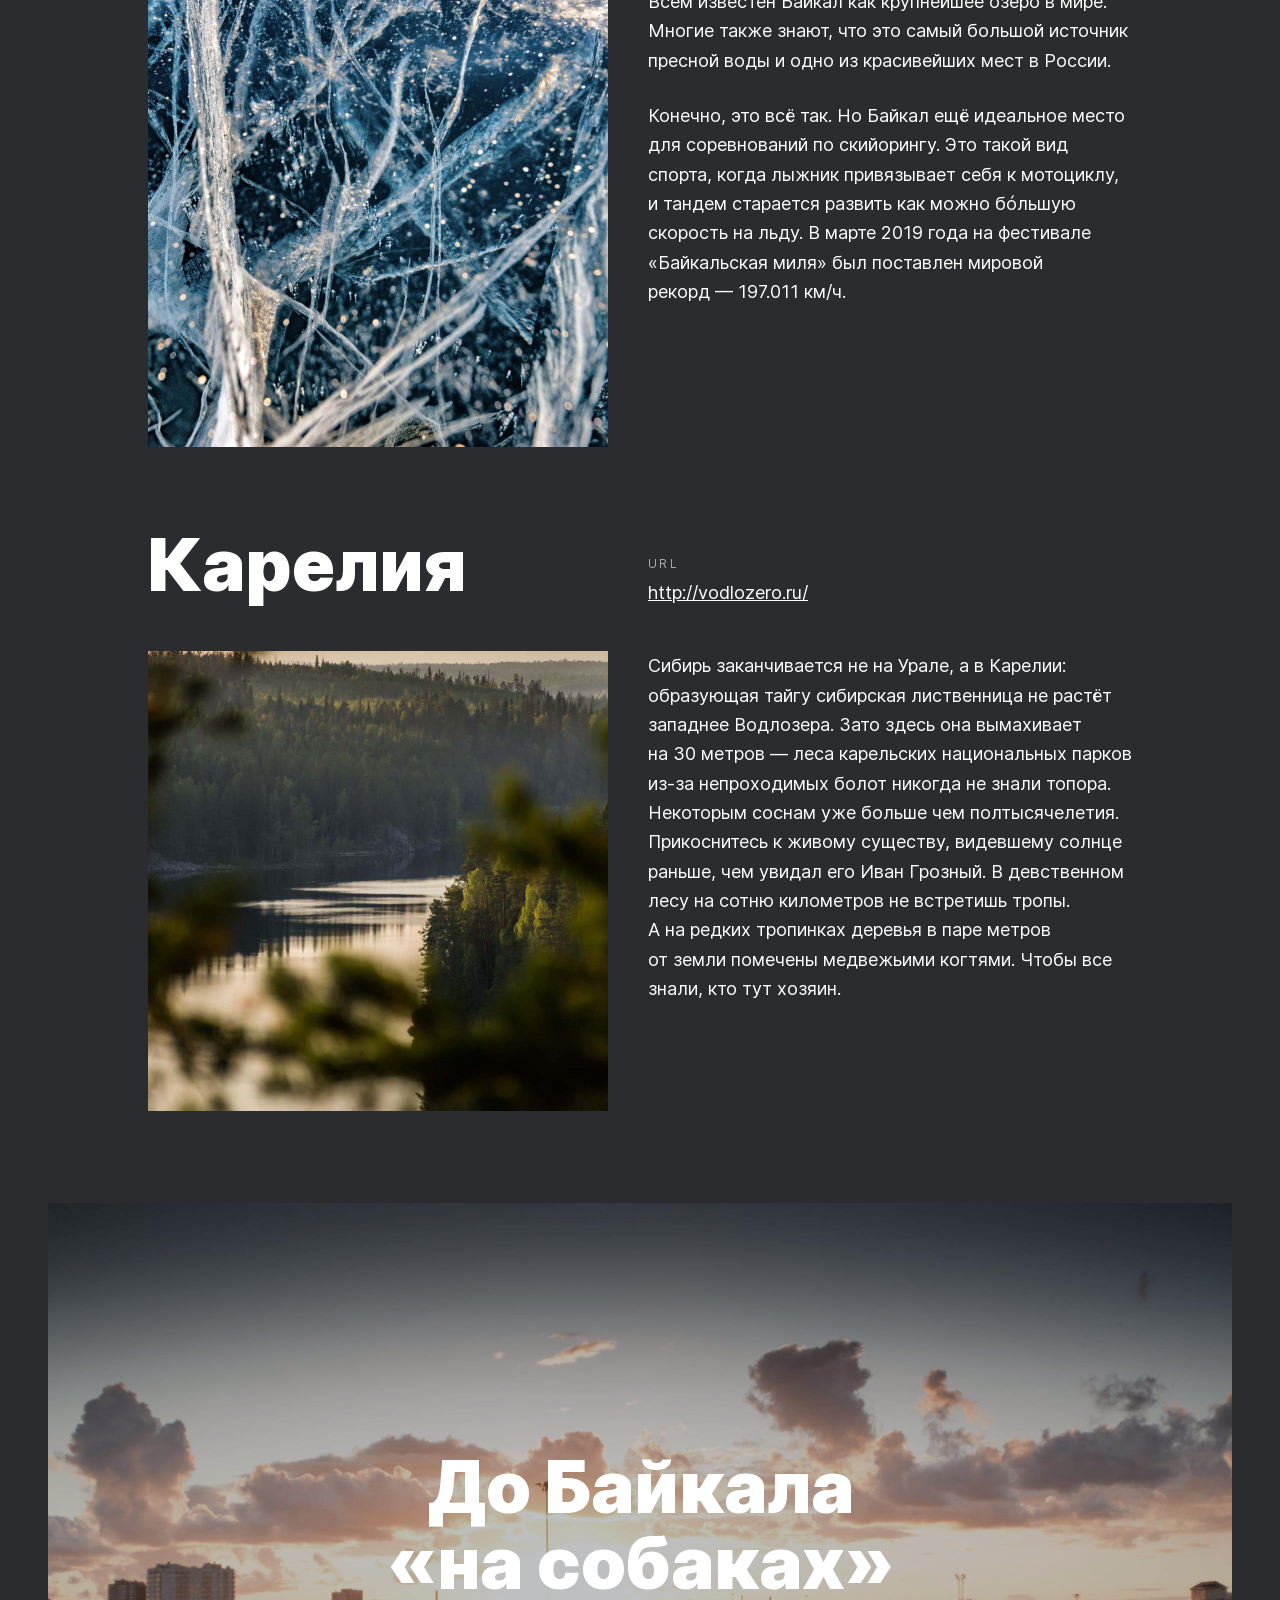
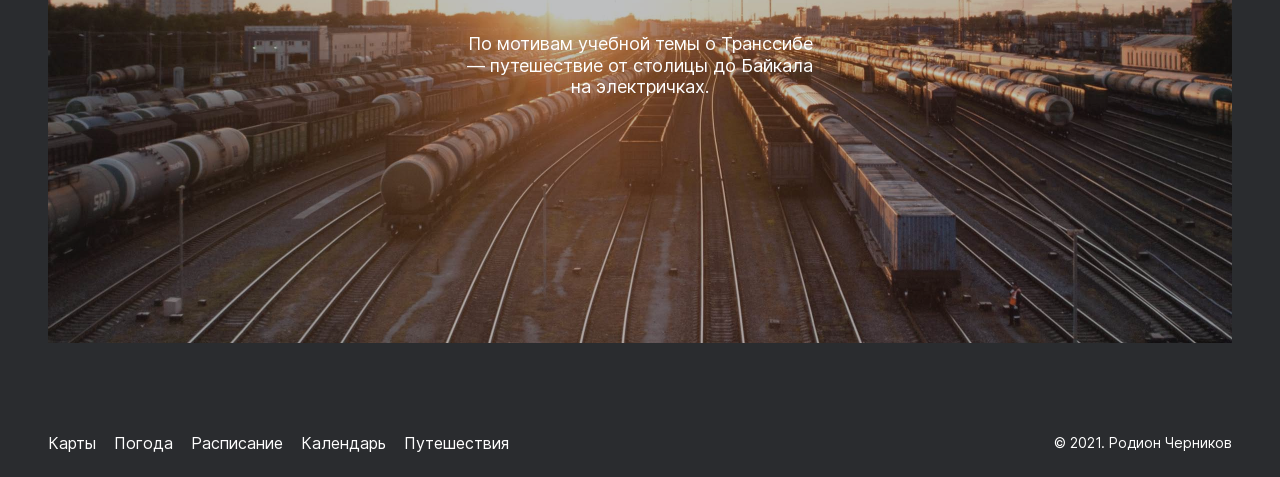
==== commit a5895a95: "Подправил шрифты" ====
--- a/index.html
+++ b/index.html
@@ -34,12 +34,14 @@
     <section class="intro page__section" aria-label="Основная статья">
       <article class="intro__article">
         <h2 class="intro__title page__text">Чего мы там не&nbsp;видели?</h2>
-        <p class="intro__text page__text">По опросам ВЦИОМ, 95% россиян мечтают куда-нибудь поехать, но только 36%
-          планируют провести отпуск в родной стране. Мол, чего мы тут, дома, не видели? На самом деле, Россия — это
-          целая вселенная с ласковым морем юга, густыми лесами Саян и суровыми льдами плато Путорана. А ещё увидеть все
-          эти красоты можно без миллионов на счету, загранпаспорта и многочасовых перелетов. Как, например, Вера
-          Башмакова — смелая молодая мама, которая взяла в охапку троих детей, усадила их в свою «Ладу» и проехала 20
-          тысяч километров по родной стране. Мы выбрали и описали некоторые интересные места, достойные вашего отпуска.
+        <p class="intro__text page__text">По&nbsp;опросам ВЦИОМ, 95% россиян мечтают куда-нибудь поехать,
+          но&nbsp;только&nbsp;36% планируют провести отпуск в&nbsp;родной стране. Мол, чего мы&nbsp;тут, дома,
+          не&nbsp;видели? На&nbsp;самом деле, Россия&nbsp;&mdash; это целая вселенная с&nbsp;ласковым морем юга, густыми
+          лесами Саян и&nbsp;суровыми льдами плато Путорана. А&nbsp;ещё увидеть все эти красоты можно без миллионов
+          на&nbsp;счету, загранпаспорта и&nbsp;многочасовых перелетов. Как, например, Вера Башмакова&nbsp;&mdash; смелая
+          молодая мама, которая взяла в&nbsp;охапку троих детей, усадила их&nbsp;в&nbsp;свою &laquo;Ладу&raquo;
+          и&nbsp;проехала 20&nbsp;тысяч километров по&nbsp;родной стране. Мы&nbsp;выбрали и&nbsp;описали некоторые
+          интересные места, достойные вашего отпуска.
         </p>
         <ul class="intro__list page__list">
           <li class="intro__item">Часовых поясов <span class="intro__number">11</li>
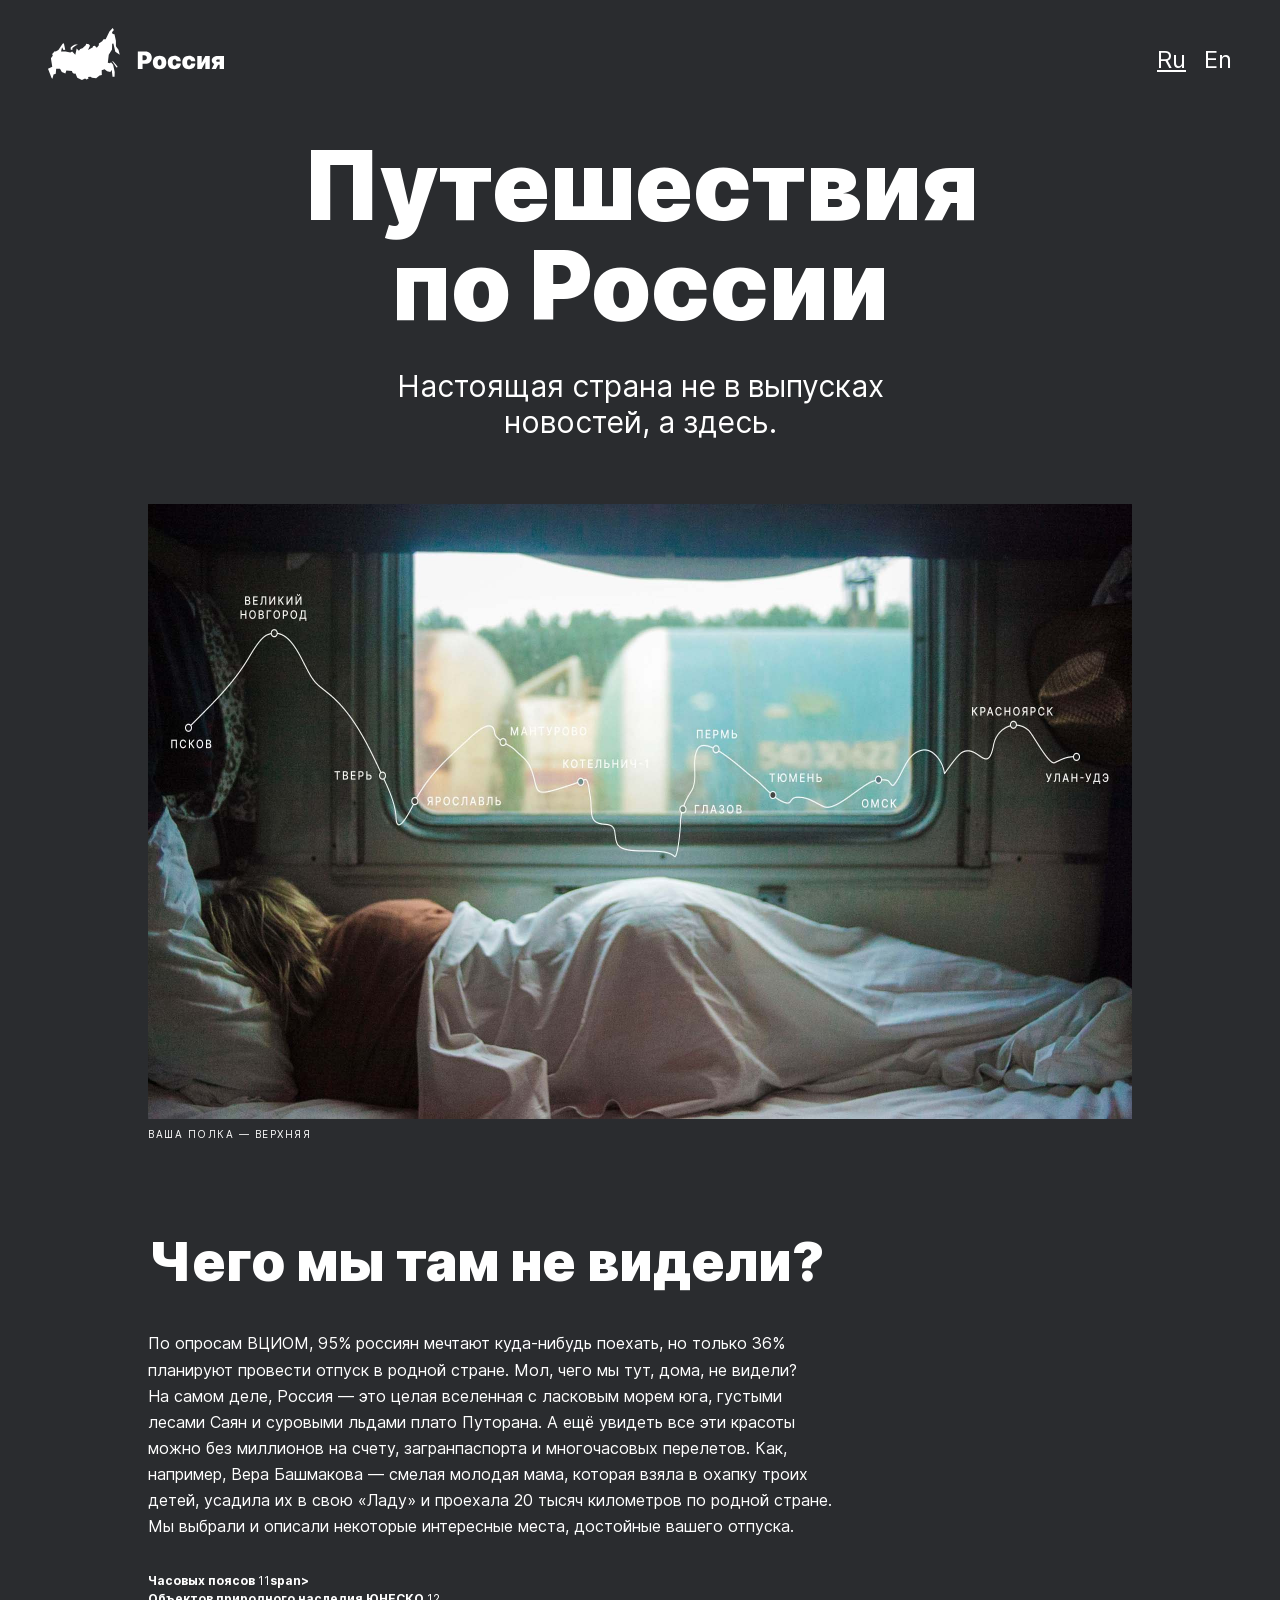
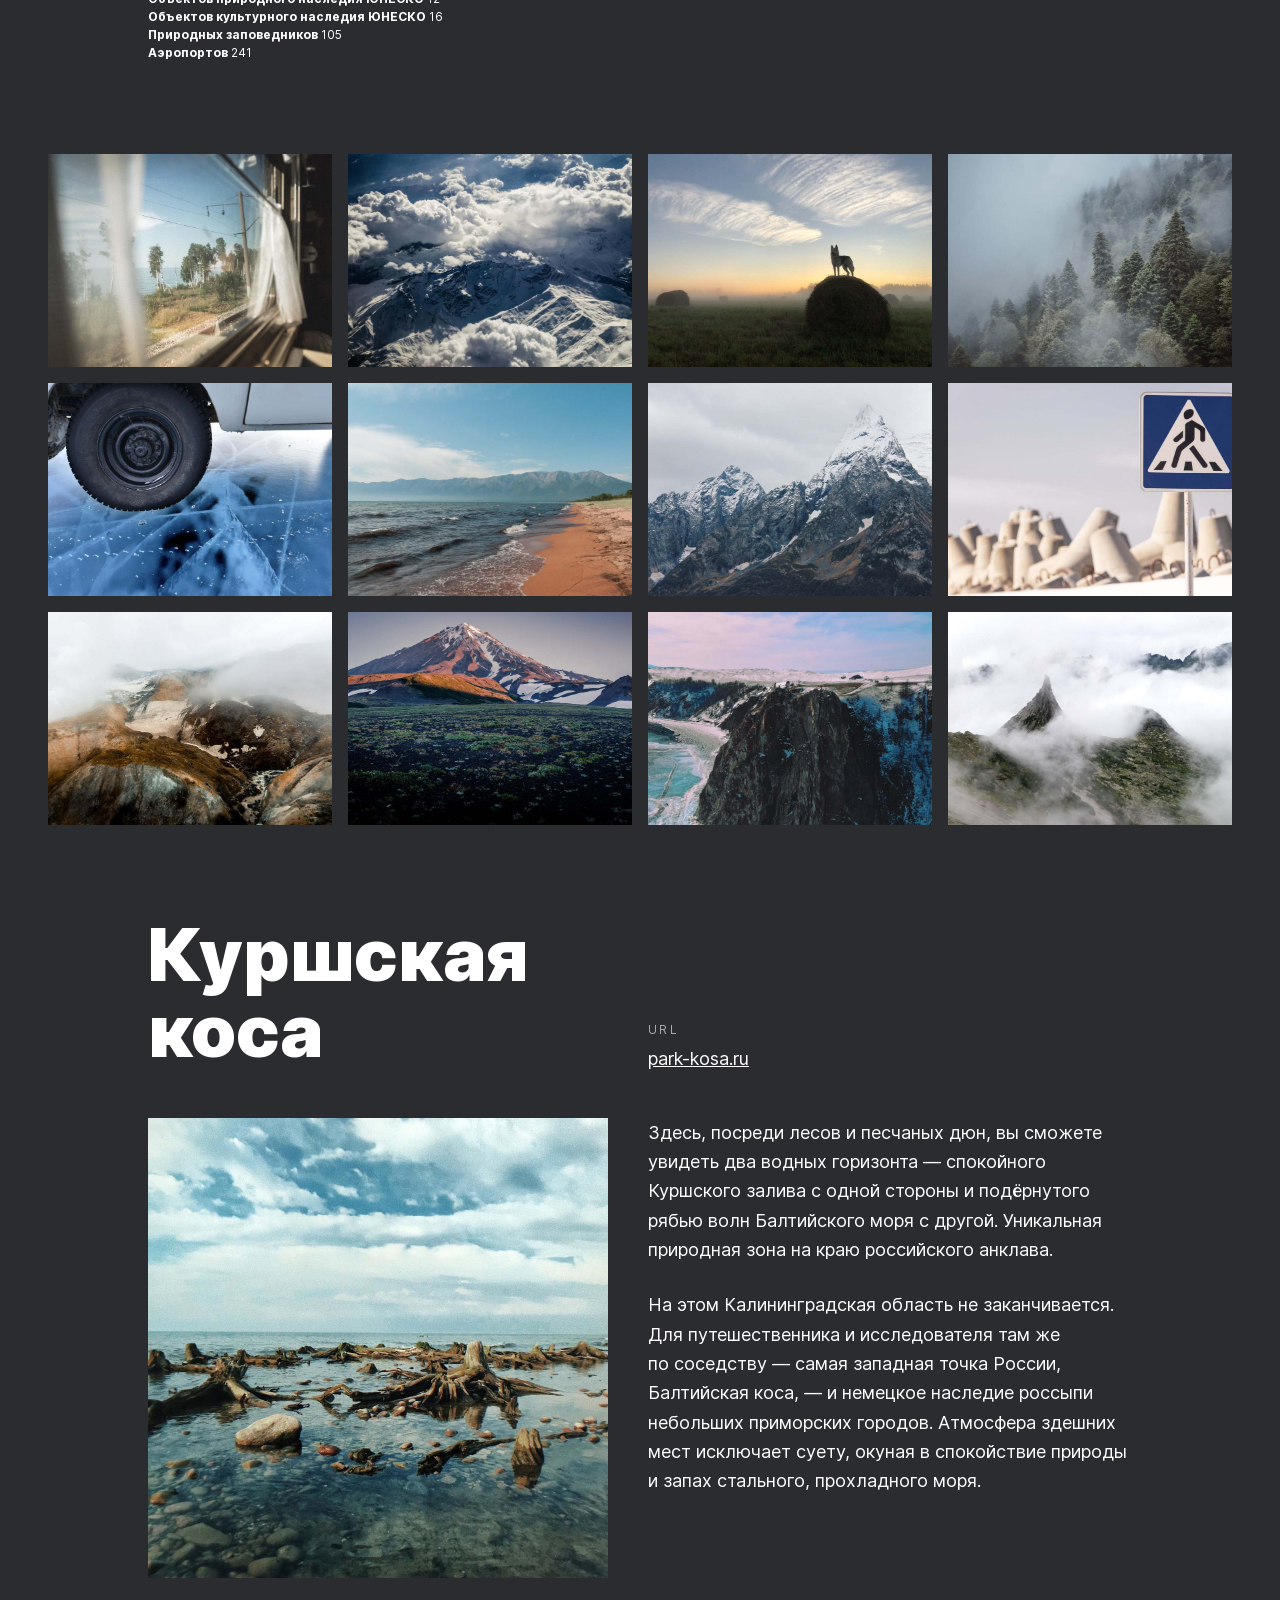
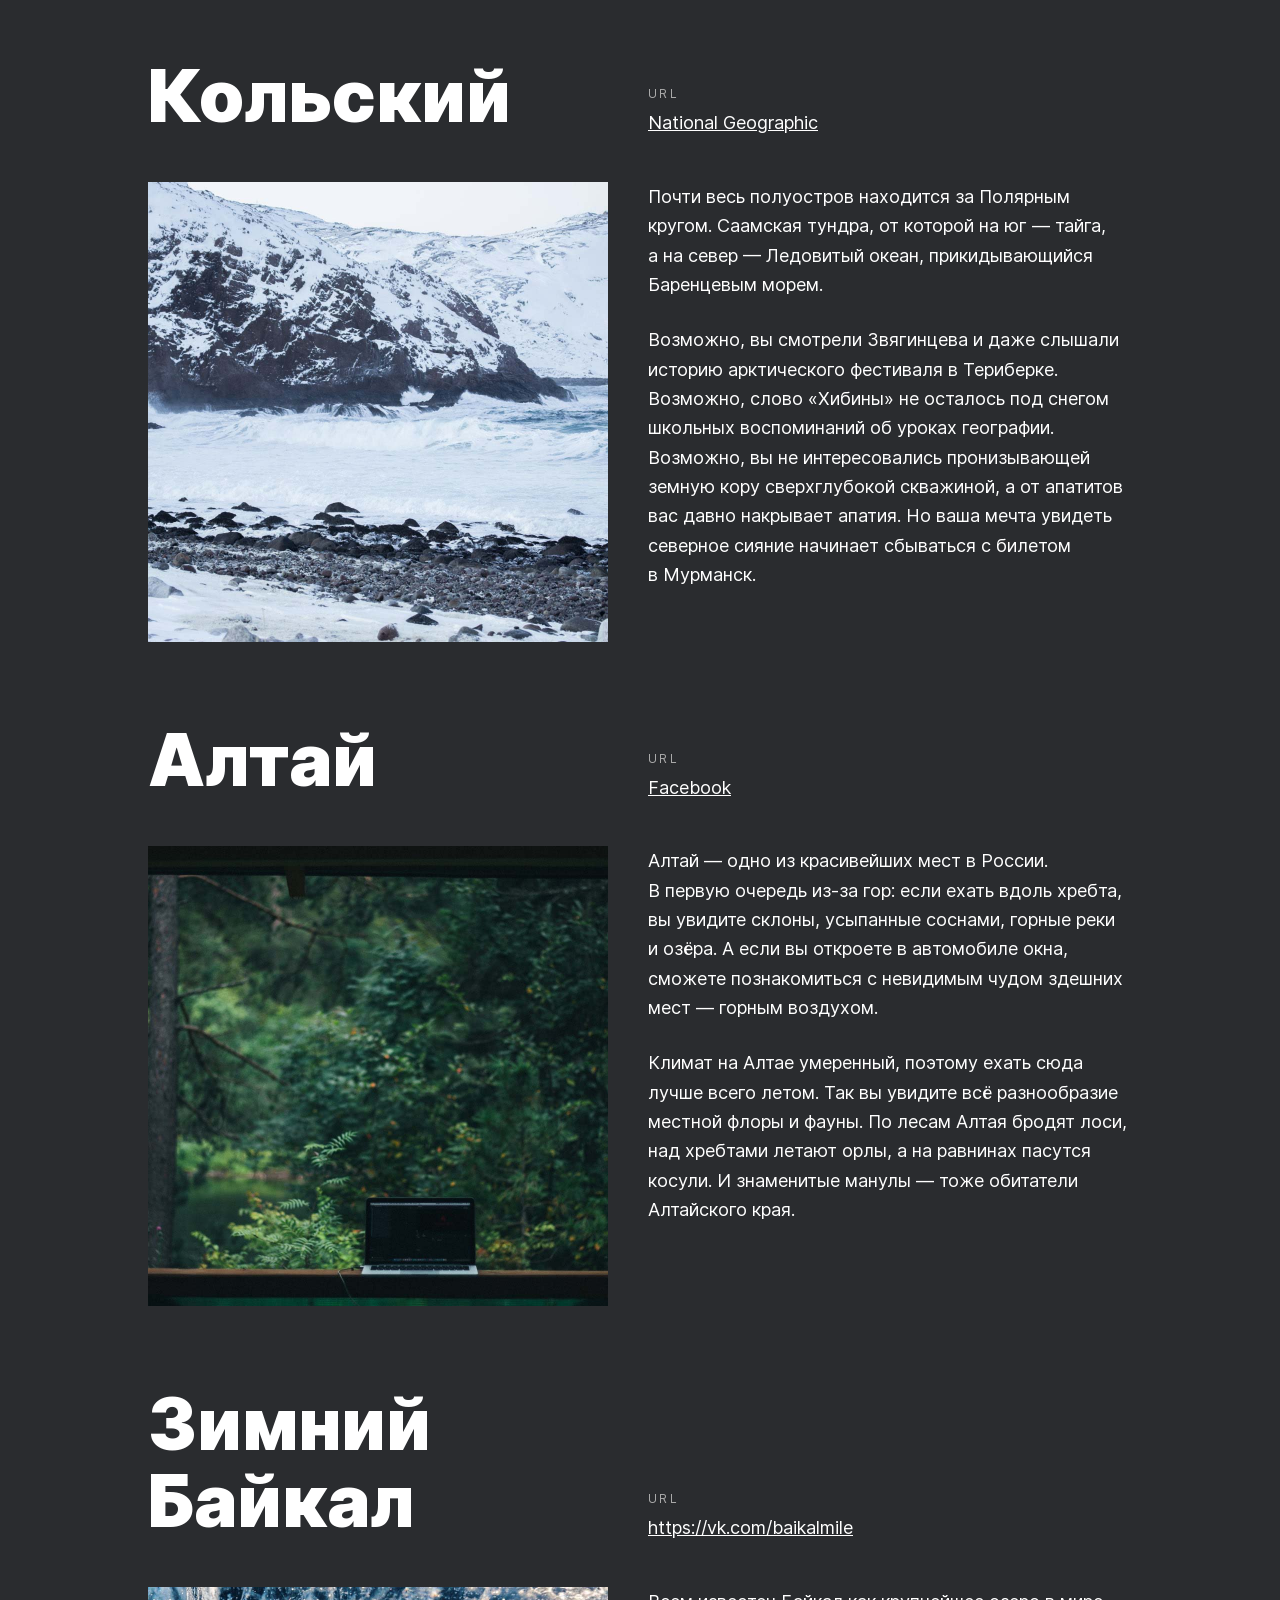
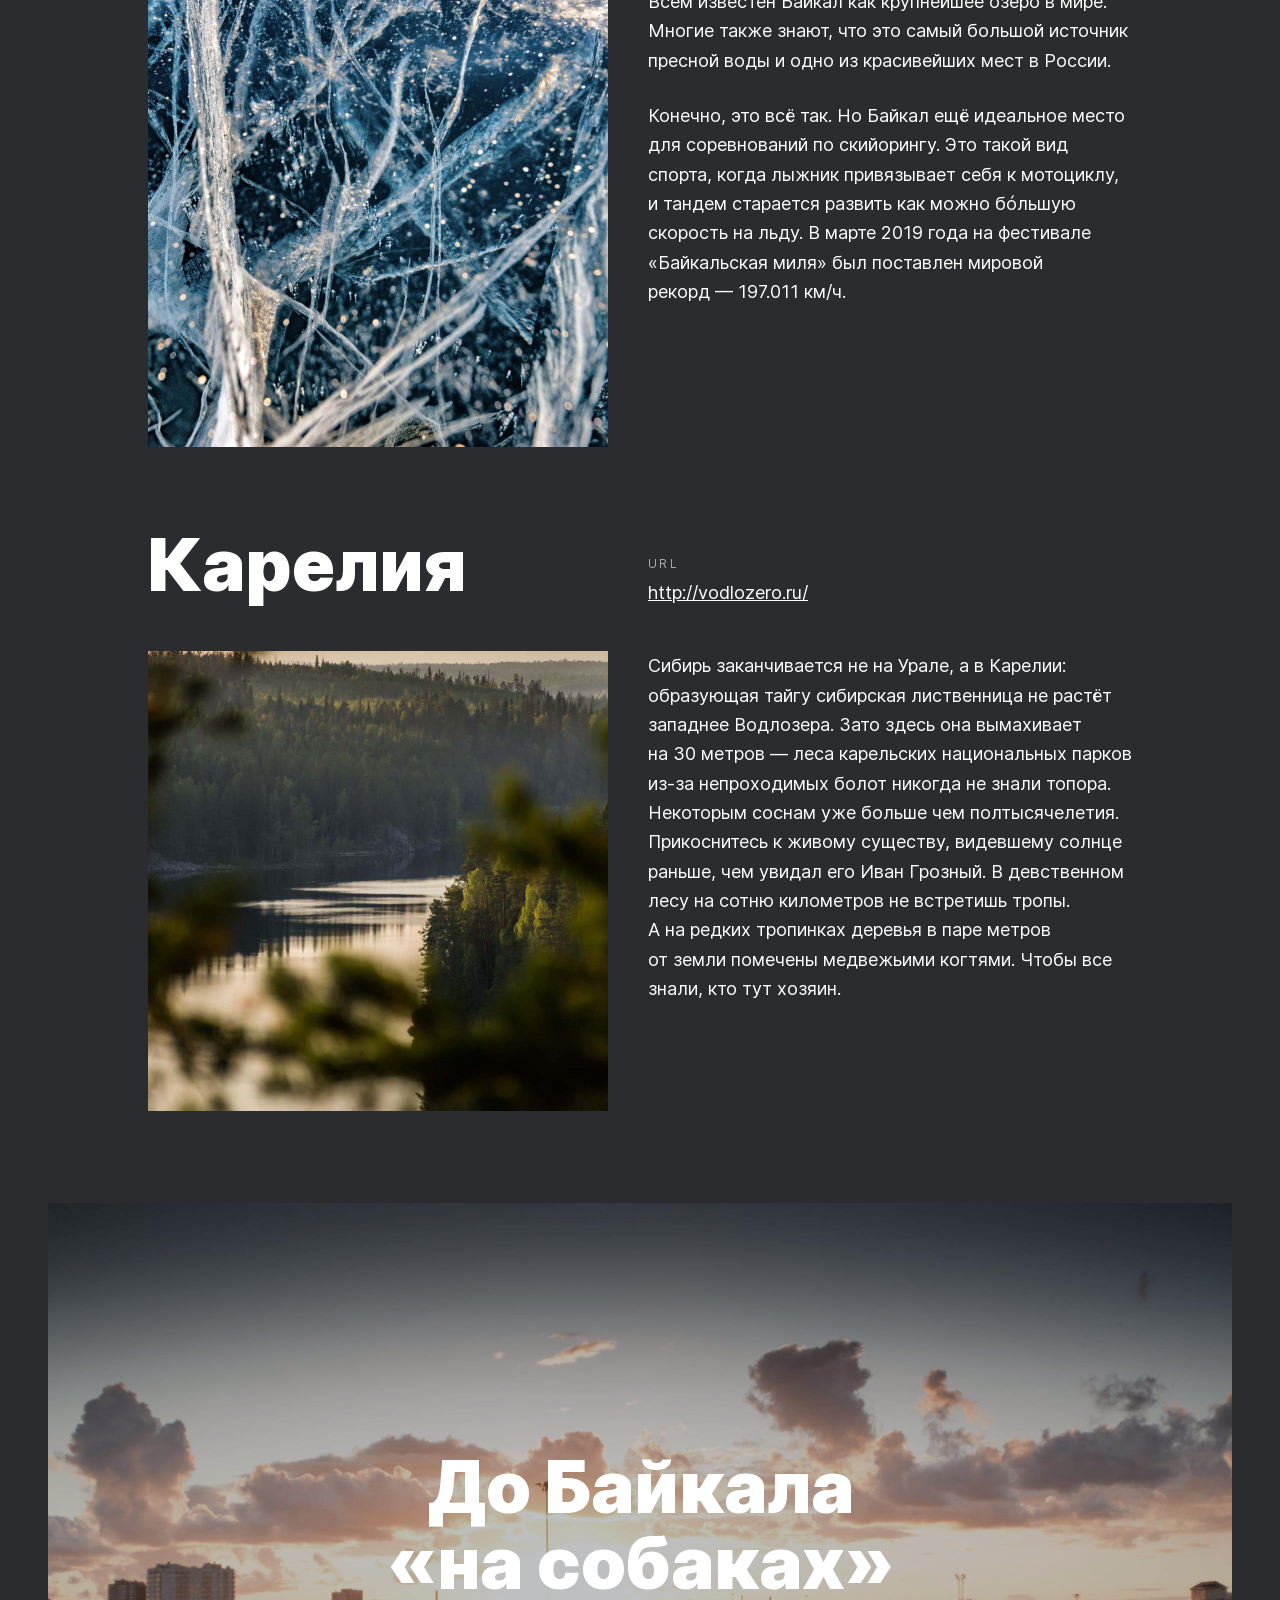
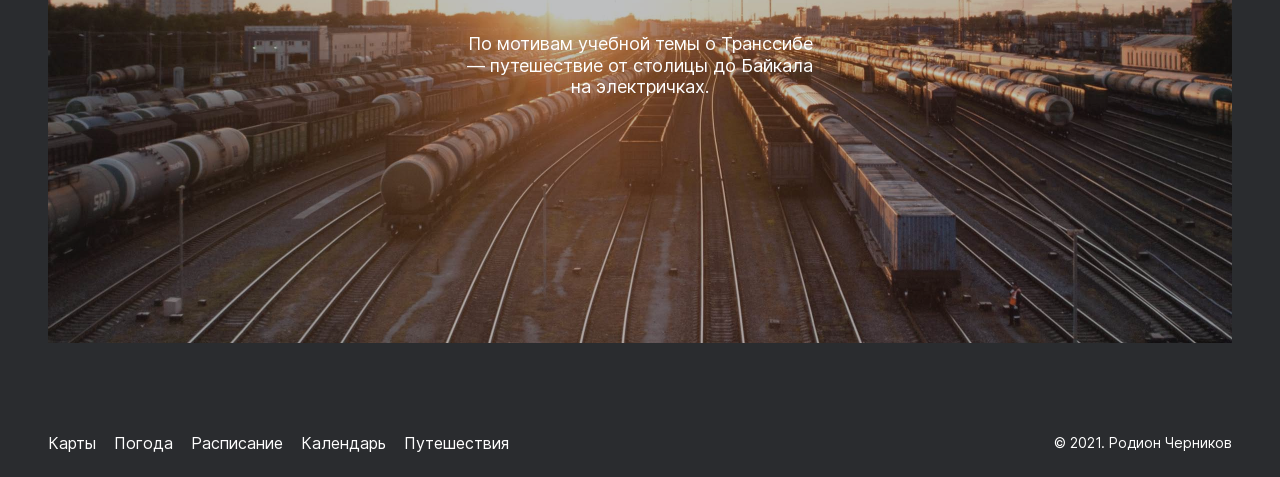
==== commit 00d7d448: "Готово" ====
--- a/index.html
+++ b/index.html
@@ -3,7 +3,7 @@
 
 <head>
   <meta charset="UTF-8">
-  <meta name="viewport" content="width=device-width, initial-scale=1.0 maximum-scale=1.0, user-scalable=no">
+  <meta name="viewport" content="width=device-width, initial-scale=1.0">
   <meta name="description" content="Настоящая страна не в выпусках новостей, а здесь.">
   <meta name="author" content="Родион Черников">
   <title>Путешествия по России</title>
@@ -44,7 +44,7 @@
           интересные места, достойные вашего отпуска.
         </p>
         <ul class="intro__list page__list">
-          <li class="intro__item">Часовых поясов <span class="intro__number">11</li>
+          <li class="intro__item">Часовых поясов <span class="intro__number">11</span>span></li>
           <li class="intro__item">Объектов природного наследия ЮНЕСКО <span class="intro__number">12</span></li>
           <li class="intro__item">Объектов культурного наследия ЮНЕСКО <span class="intro__number">16</span></li>
           <li class="intro__item">Природных заповедников <span class="intro__number">105</span></li>
@@ -53,7 +53,7 @@
       </article>
     </section>
     <!--Секция Photo-grid-->
-    <section class="photo-grid page__section">
+    <section class="photo-grid page__section" aria-label="Фотогалерея">
       <ul class="photo-grid__list page__list">
         <li class="photo-grid__item"><img src="./images/photo-grid-train.jpg" alt="Поезд" class="photo-grid__image">
         </li>
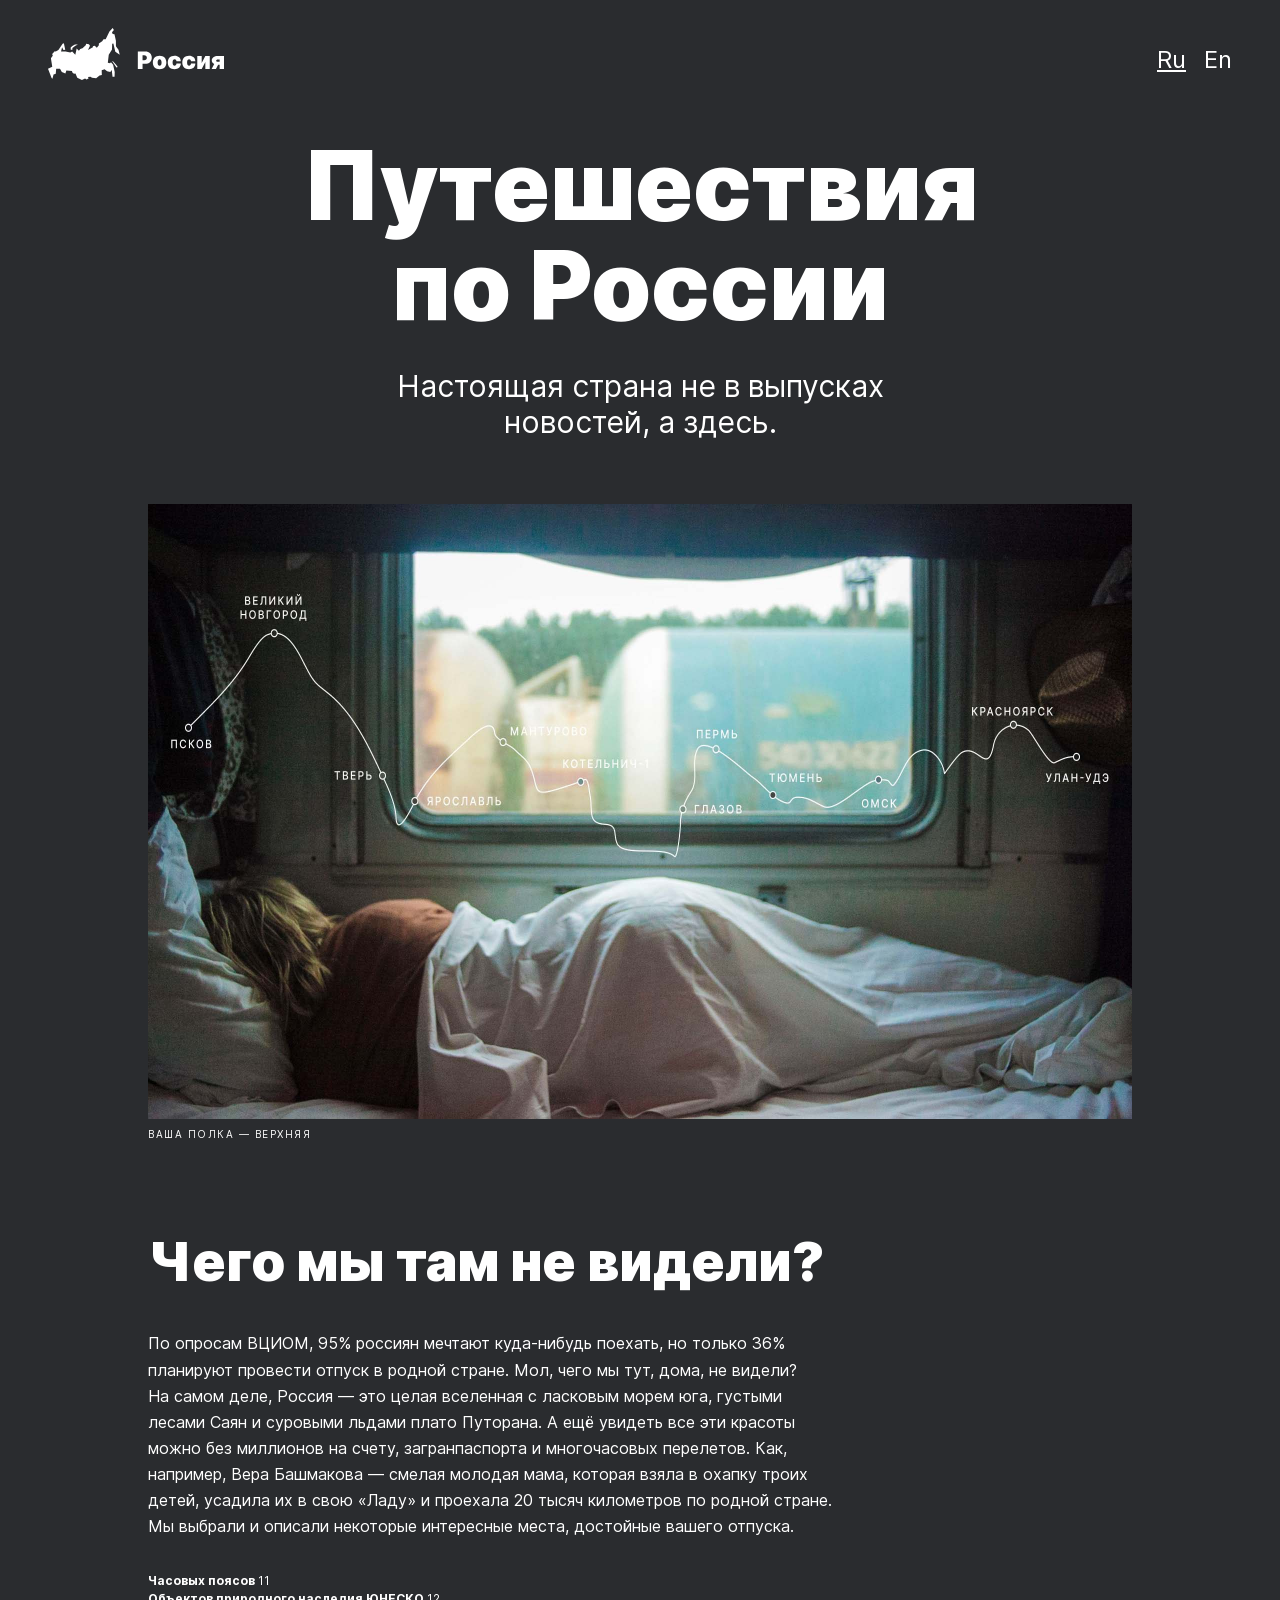
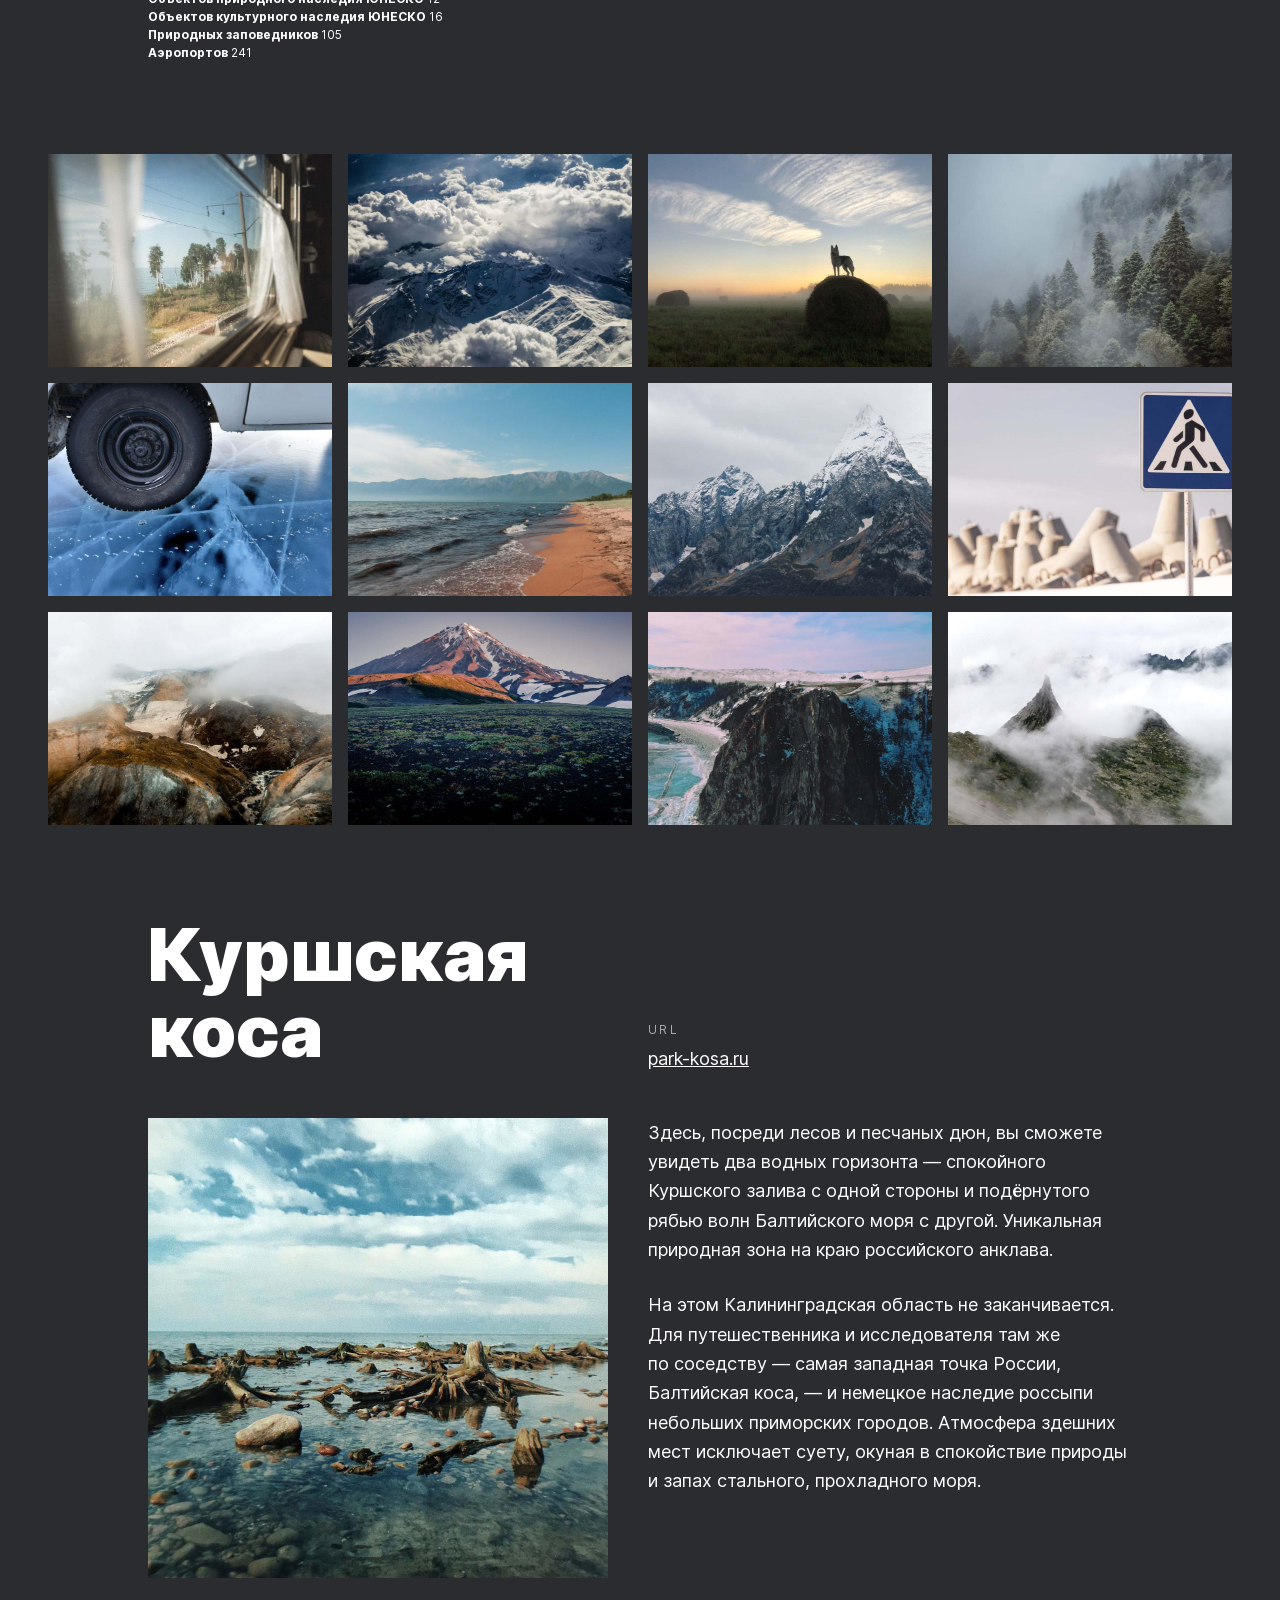
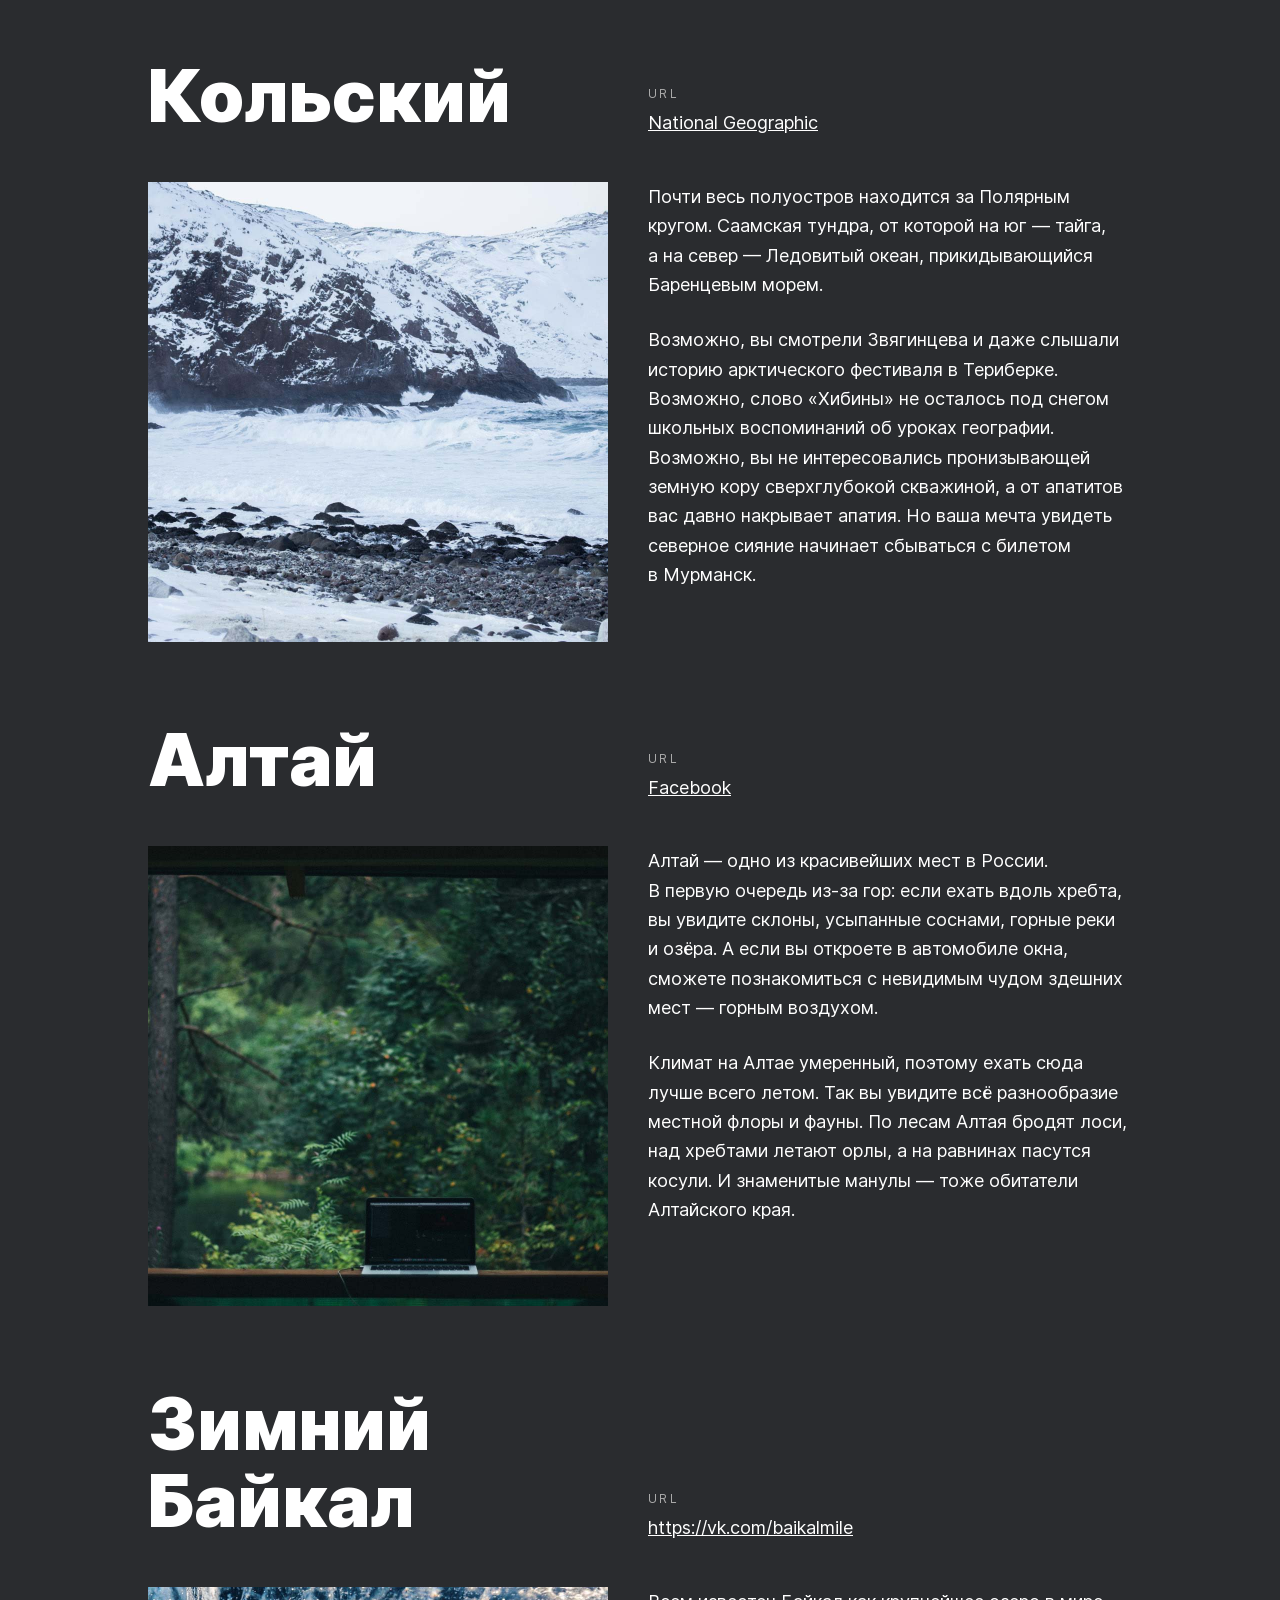
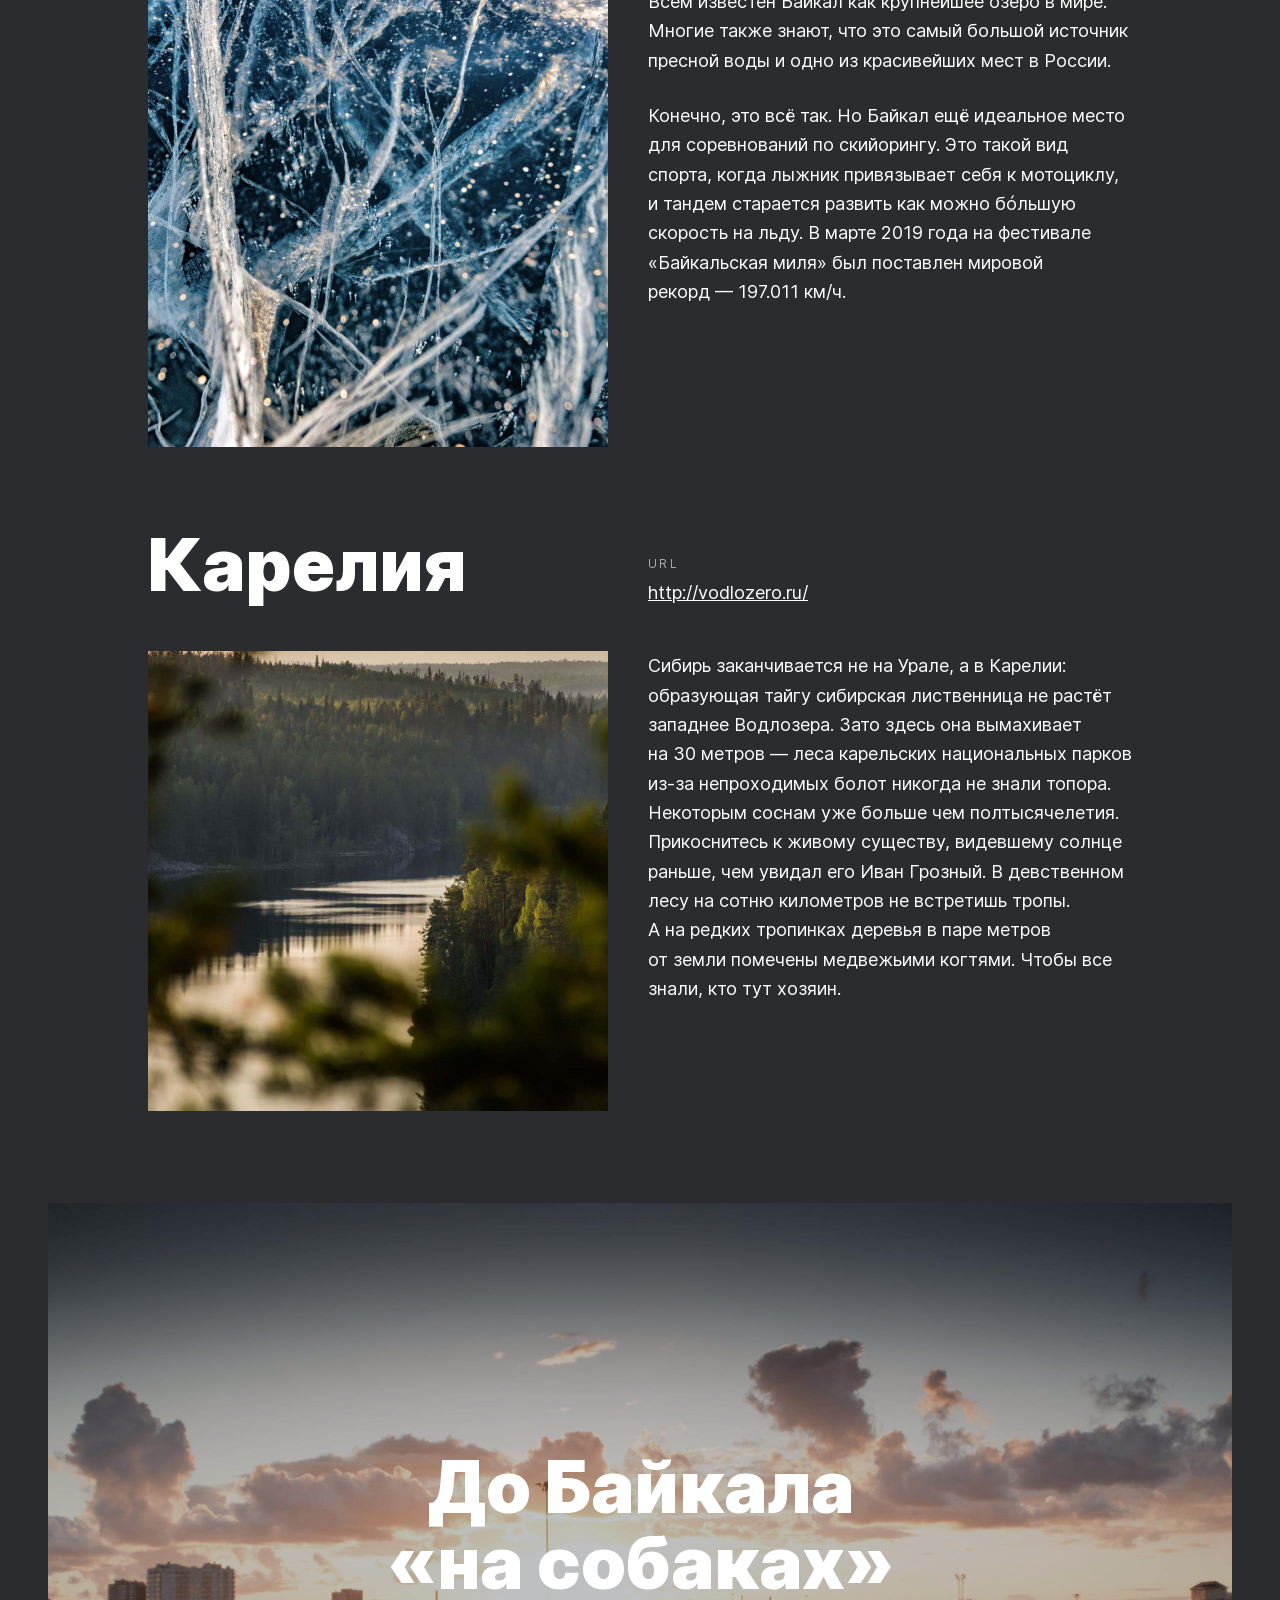
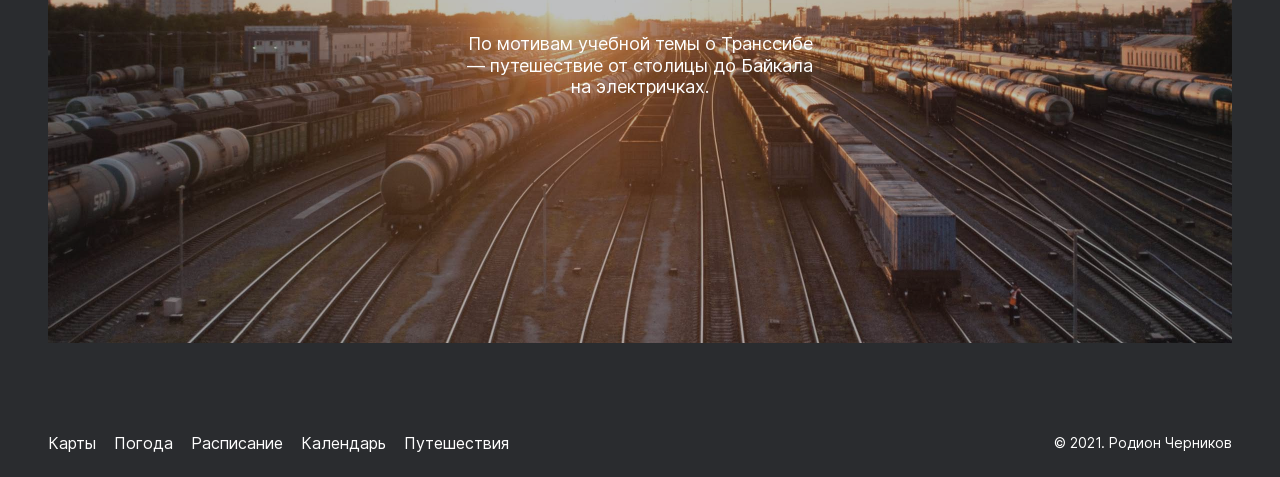
==== commit 55f91084: "Внес часть правок ревьюера" ====
--- a/index.html
+++ b/index.html
@@ -44,7 +44,7 @@
           интересные места, достойные вашего отпуска.
         </p>
         <ul class="intro__list page__list">
-          <li class="intro__item">Часовых поясов <span class="intro__number">11</span>span></li>
+          <li class="intro__item">Часовых поясов <span class="intro__number">11</span></li>
           <li class="intro__item">Объектов природного наследия ЮНЕСКО <span class="intro__number">12</span></li>
           <li class="intro__item">Объектов культурного наследия ЮНЕСКО <span class="intro__number">16</span></li>
           <li class="intro__item">Природных заповедников <span class="intro__number">105</span></li>
@@ -184,13 +184,16 @@
     </section>
     <!--Секция Cover-->
     <section class="cover page__section page__section_place_cover">
-      <img src="./images/cover-trains.jpg" alt="Фон-поезда" class="cover__background">
-      <div class="cover__text">
-        <h2 class="cover__title page__text">До&nbsp;Байкала &laquo;на&nbsp;собаках&raquo;</h2>
-        <p class="cover__subtitle page__text">По мотивам учебной темы о Транссибе — путешествие от столицы до Байкала на
+      <a href="https://stampsy.com/na-elektrichkakh-do-baikala" target="blank"
+        class="cover__link  page__link page__link_place_cover">
+        <h2 class="cover__title page__text">
+          До&nbsp;Байкала &laquo;на&nbsp;собаках&raquo;
+        </h2>
+        <p class="cover__subtitle page__text">
+          По мотивам учебной темы о Транссибе — путешествие от столицы до Байкала на
           электричках.
-      </div>
-      <a href="https://stampsy.com/na-elektrichkakh-do-baikala" target="blank" class="cover__link"></a>
+        </p>
+      </a>
     </section>
   </main>
   <!--Подвал сайта-->
--- a/pages/index.css
+++ b/pages/index.css
@@ -1,6 +1,5 @@
 @import url(../vendor/normalize.css);
 @import url(../vendor/fonts.css);
-@import url(../blocks/hover/hover.css);
 @import url(../blocks/page/page.css);
 @import url(../blocks/page/__section/page__section.css);
 @import url(../blocks/page/__section/_place/page__section_place_header.css);
@@ -11,14 +10,13 @@
 @import url(../blocks/page/__list/page__list.css);
 @import url(../blocks/page/__link/page__link.css);
 @import url(../blocks/page/__link/_place/page__link_place_places.css);
+@import url(../blocks/page/__link/_place/page__link_place_cover.css);
 @import url(../blocks/page//__text/page__text.css);
 @import url(../blocks/header/header.css);
 @import url(../blocks/header/__logo/header__logo.css);
 @import url(../blocks/header/__lang-list/header__lang-list.css);
 @import url(../blocks/header/__lang-item/header__lang-item.css);
-@import url(../blocks/header/__lang-link/header__lang-link.css);
 @import url(../blocks/header/__lang-link/_active/header__lang-link_active.css);
-@import url(../blocks/content/content.css);
 @import url(../blocks/lead/lead.css);
 @import url(../blocks/lead/__title/lead__title.css);
 @import url(../blocks/lead/__subtitle/lead__subtitle.css);
@@ -31,9 +29,7 @@
 @import url(../blocks/intro/__list/intro__list.css);
 @import url(../blocks/intro/__item/intro__item.css);
 @import url(../blocks/intro/__number/intro__number.css);
-@import url(../blocks/photo-grid/photo-grid.css);
 @import url(../blocks/photo-grid/__list/photo-grid__list.css);
-@import url(../blocks/photo-grid/__item/photo-grid__item.css);
 @import url(../blocks/photo-grid//__image/photo-grid__image.css);
 @import url(../blocks/places/places.css);
 @import url(../blocks/places/__list/places__list.css);
@@ -46,14 +42,11 @@
 @import url(../blocks/places/__text/places__text.css);
 @import url(../blocks/places/__paragraph/places__paragraph.css);
 @import url(../blocks/cover/cover.css);
-@import url(../blocks/cover/__text/cover__text.css);
 @import url(../blocks/cover/__title/cover__title.css);
 @import url(../blocks/cover/__subtitle/cover__subtitle.css);
 @import url(../blocks/cover/__background/cover__background.css);
 @import url(../blocks/cover/__link/cover__link.css);
 @import url(../blocks/footer/footer.css);
-@import url(../blocks/footer/__nav/footer__nav.css);
 @import url(../blocks/footer/__list/footer__list.css);
 @import url(../blocks/footer/__item/footer__item.css);
-@import url(../blocks/footer/__link/footer__link.css);
 @import url(../blocks/footer/__copyright/footer__copyright.css);
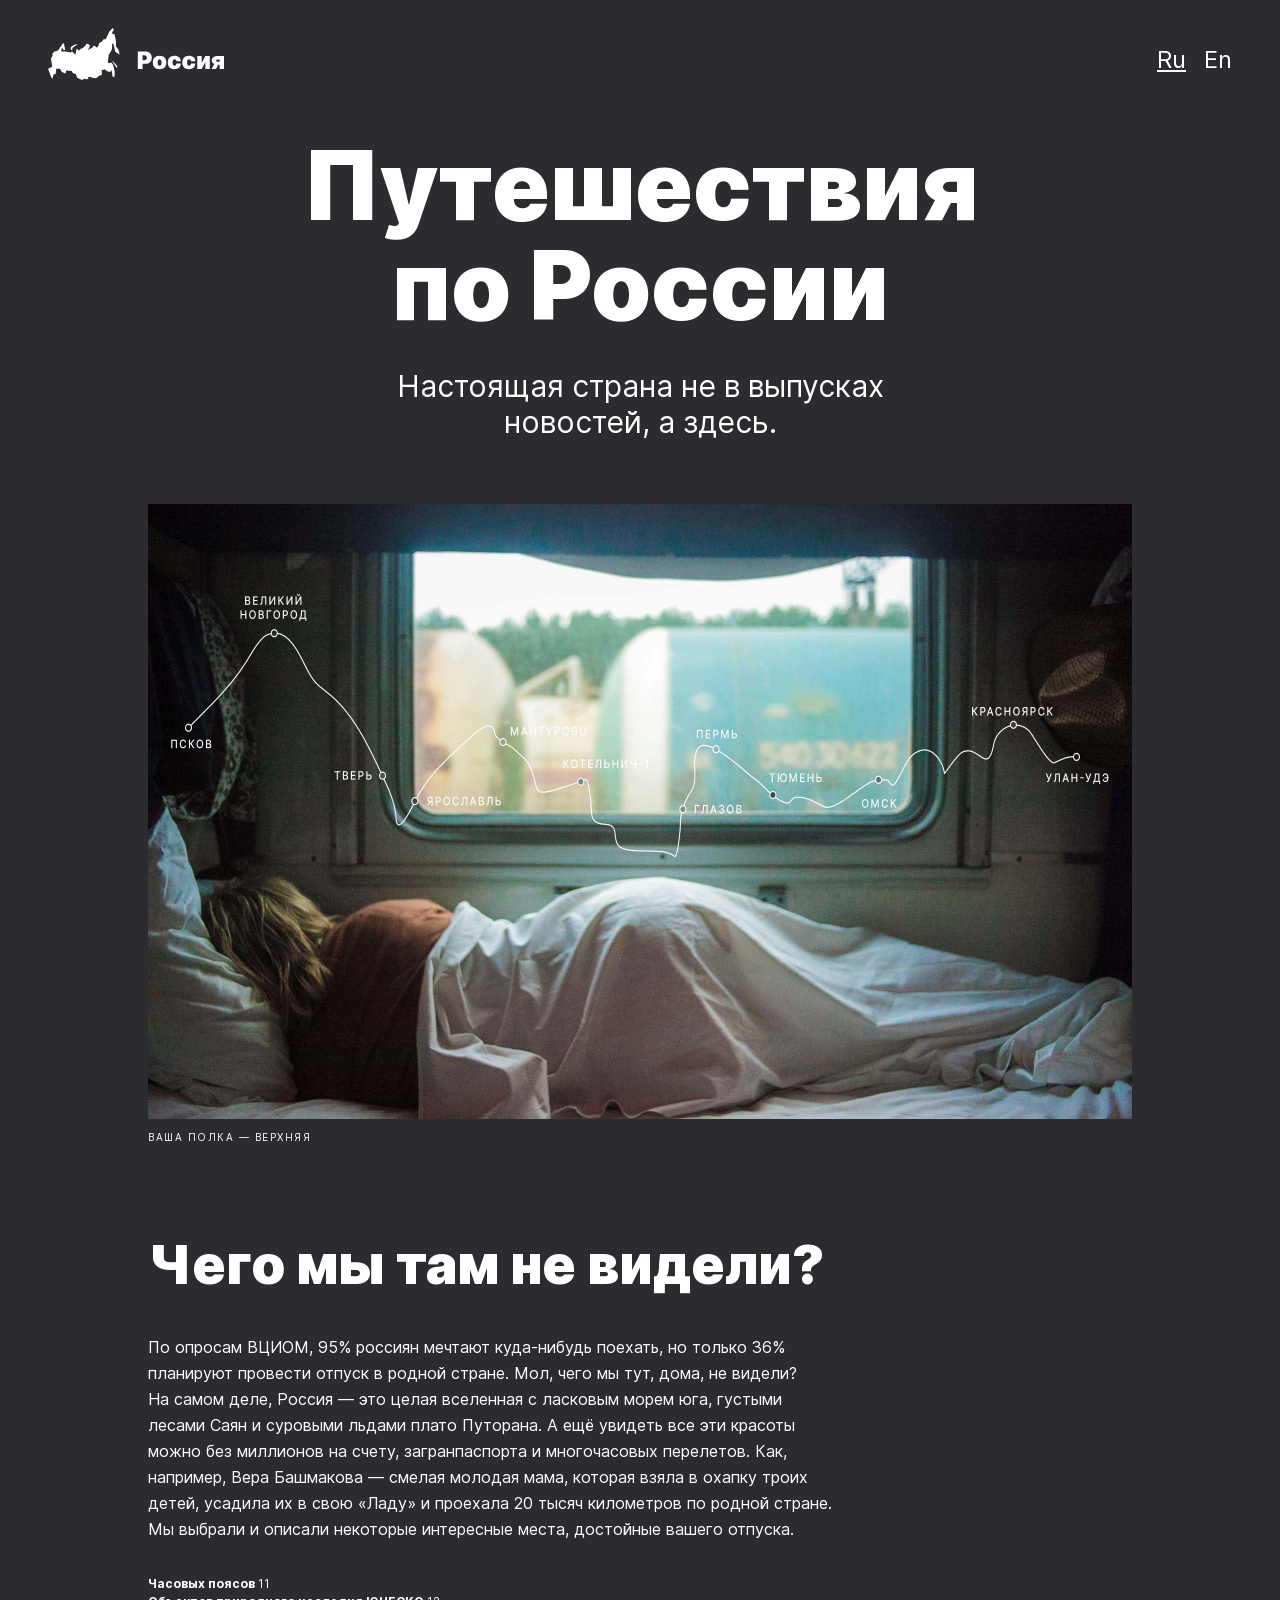
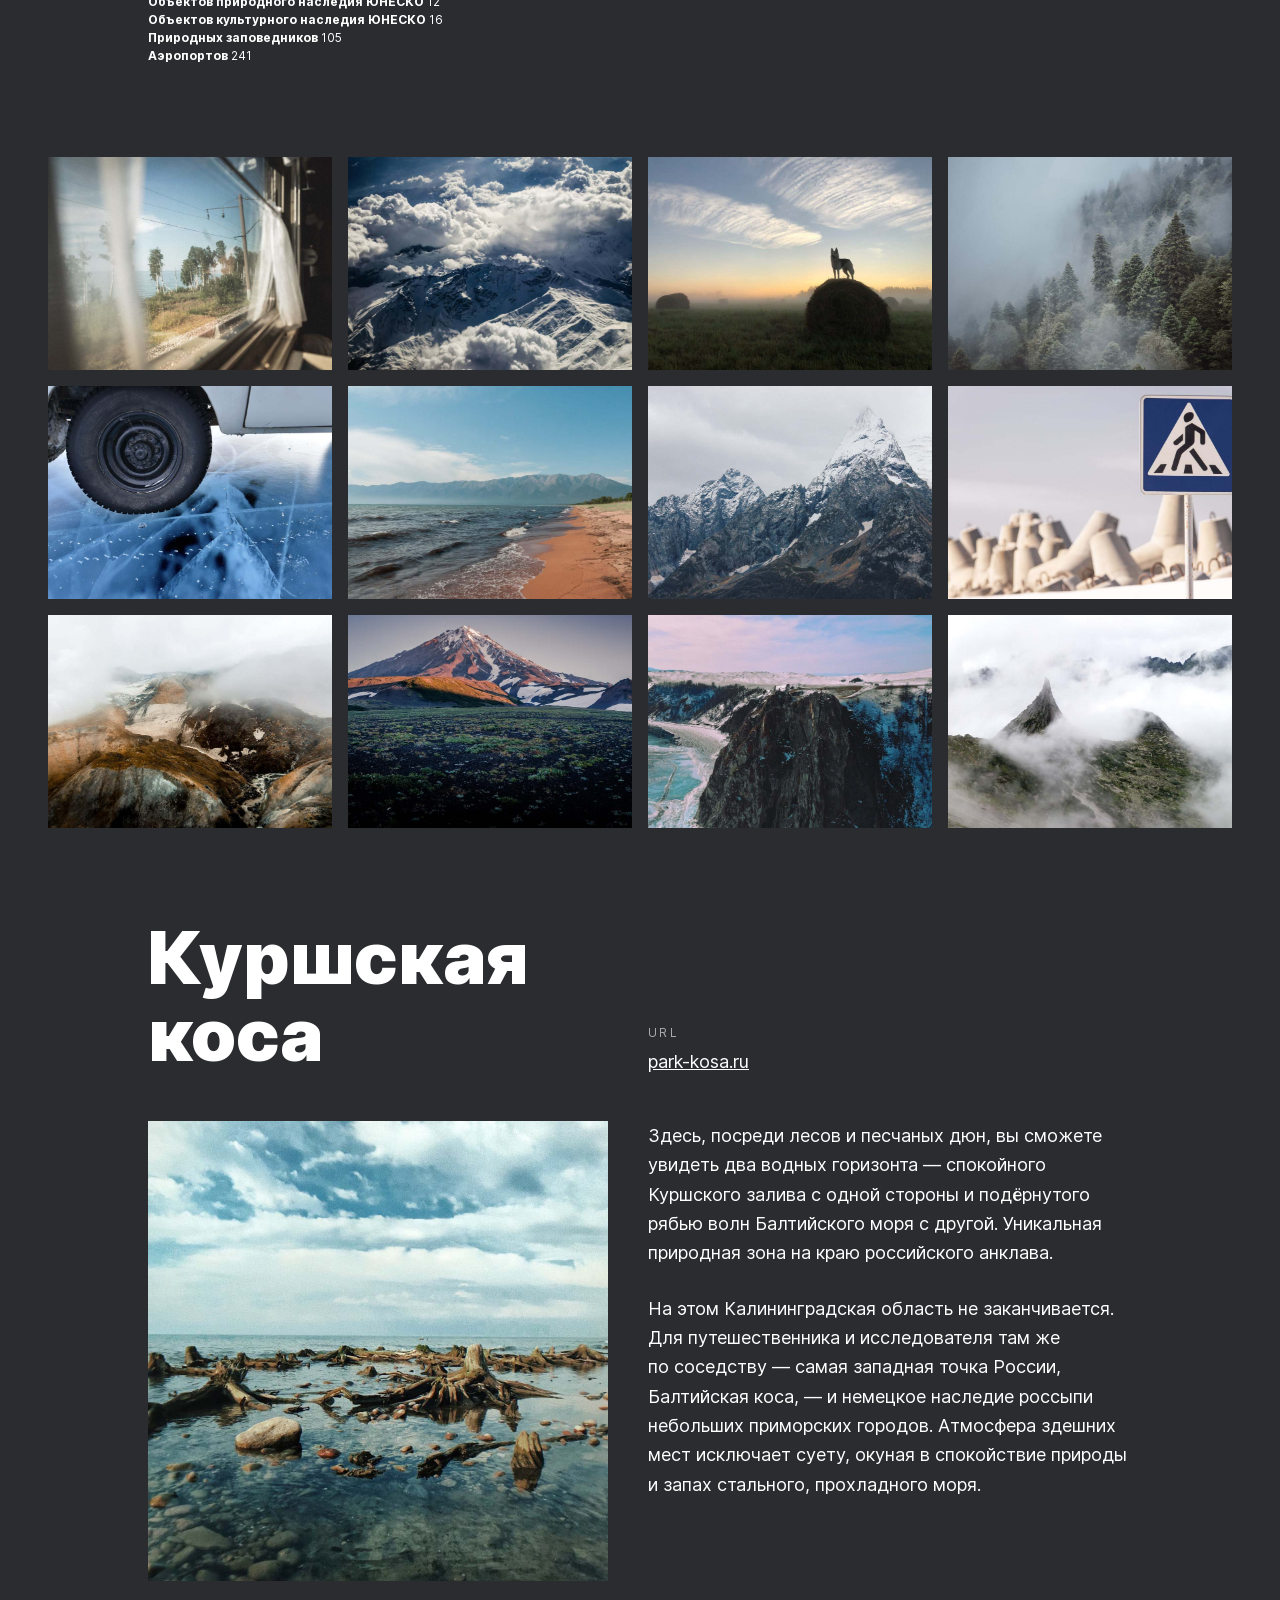
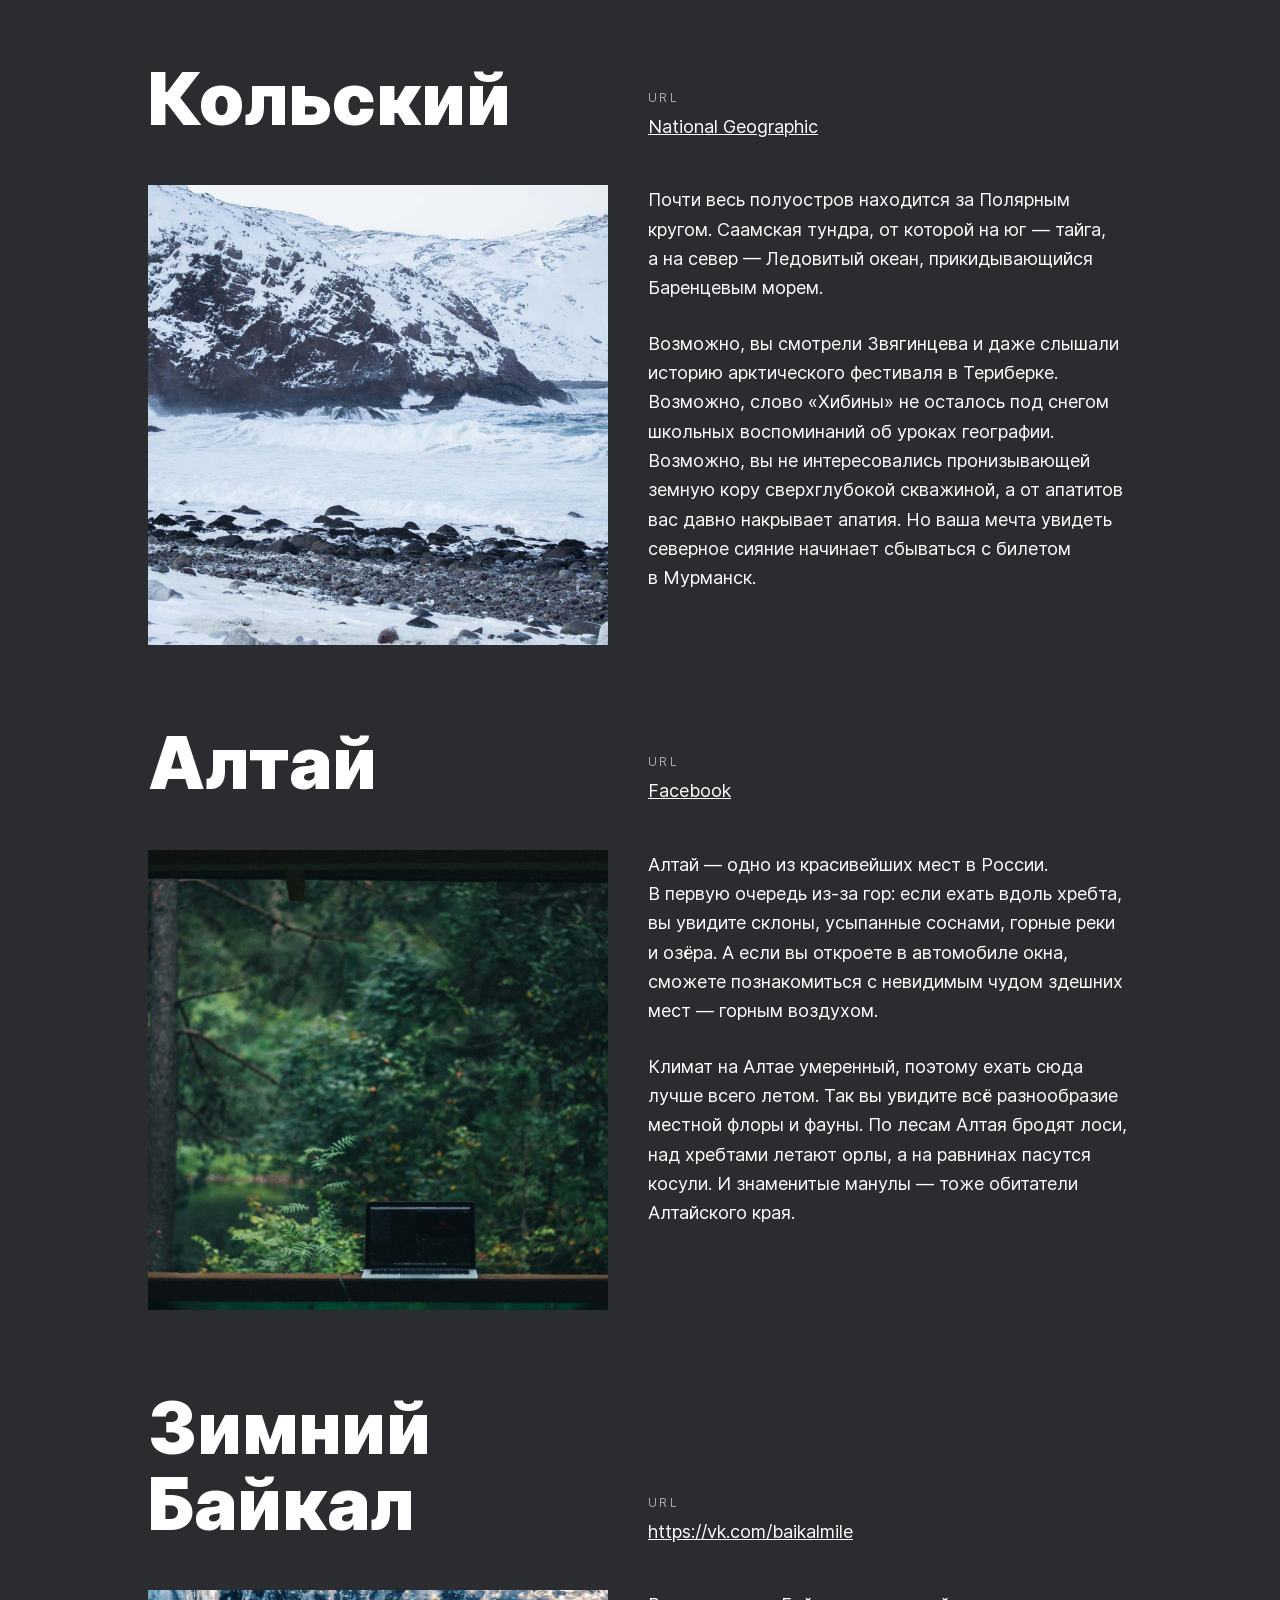
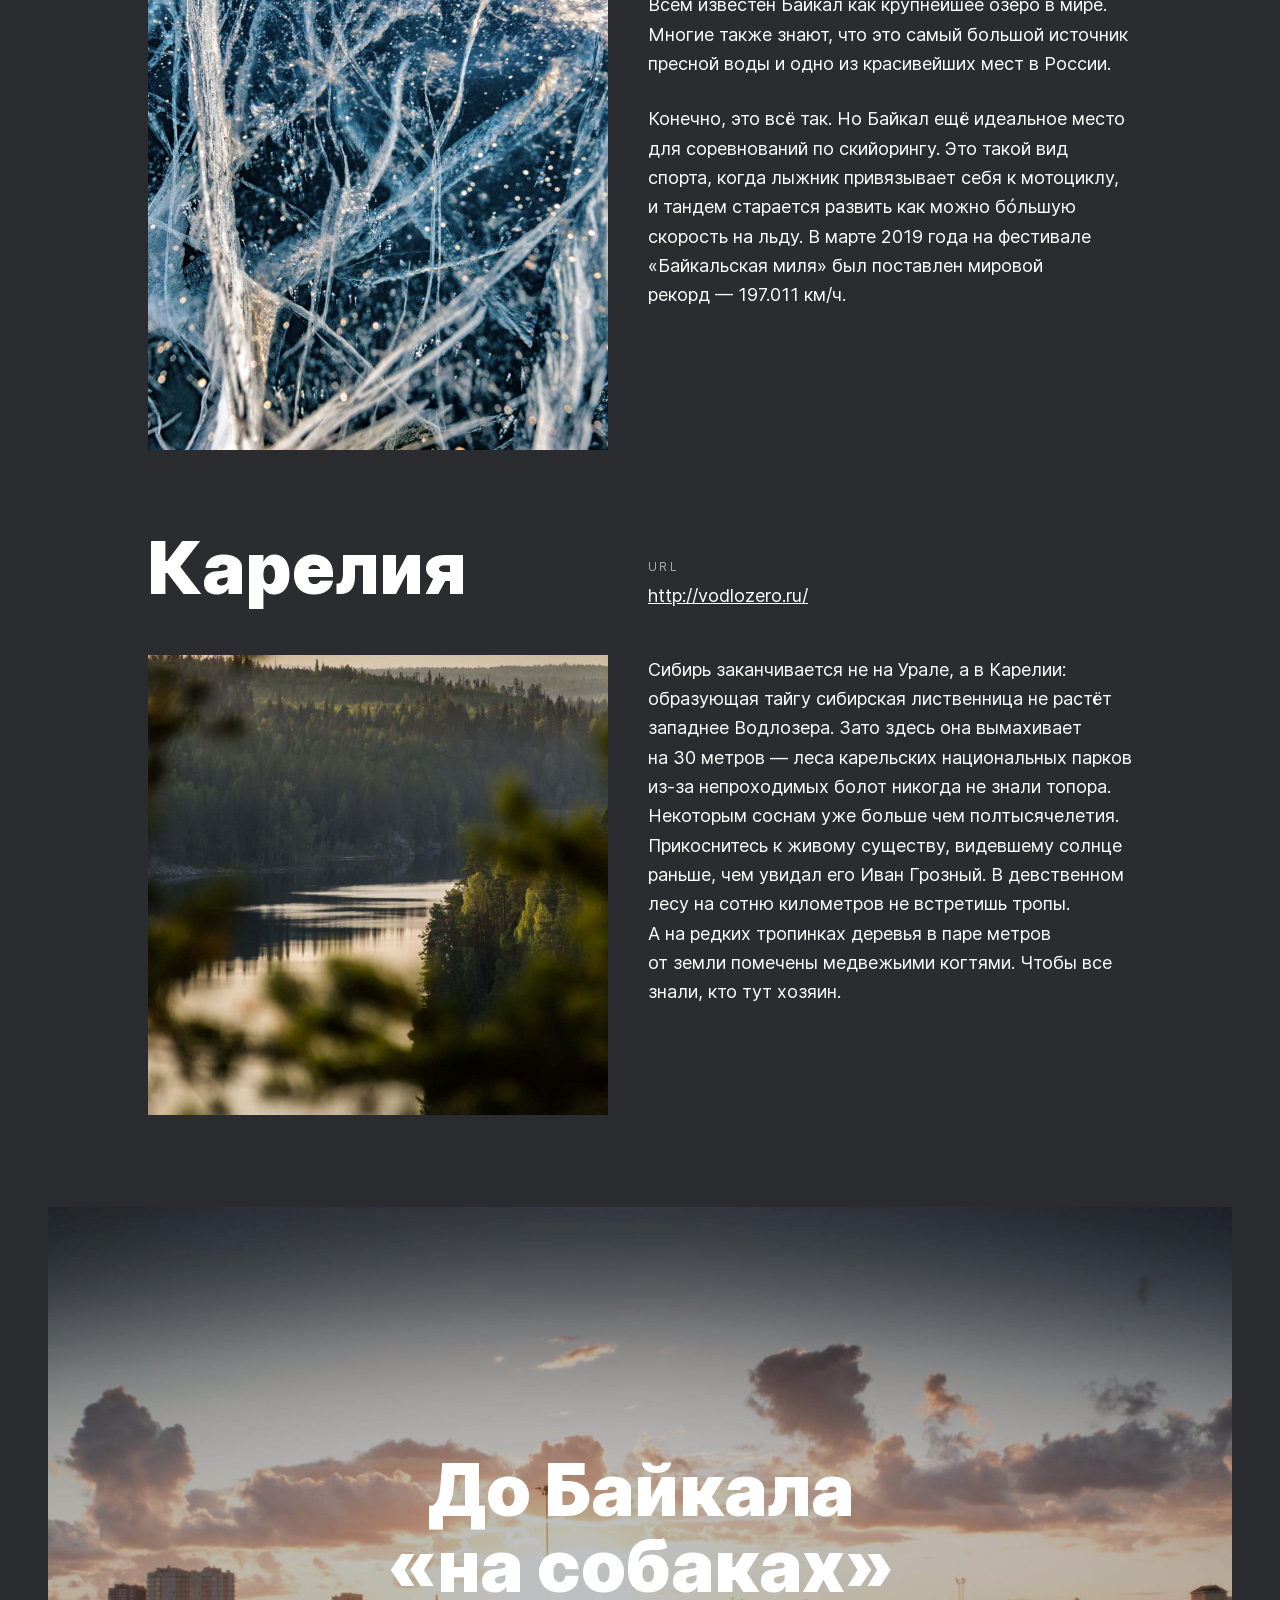
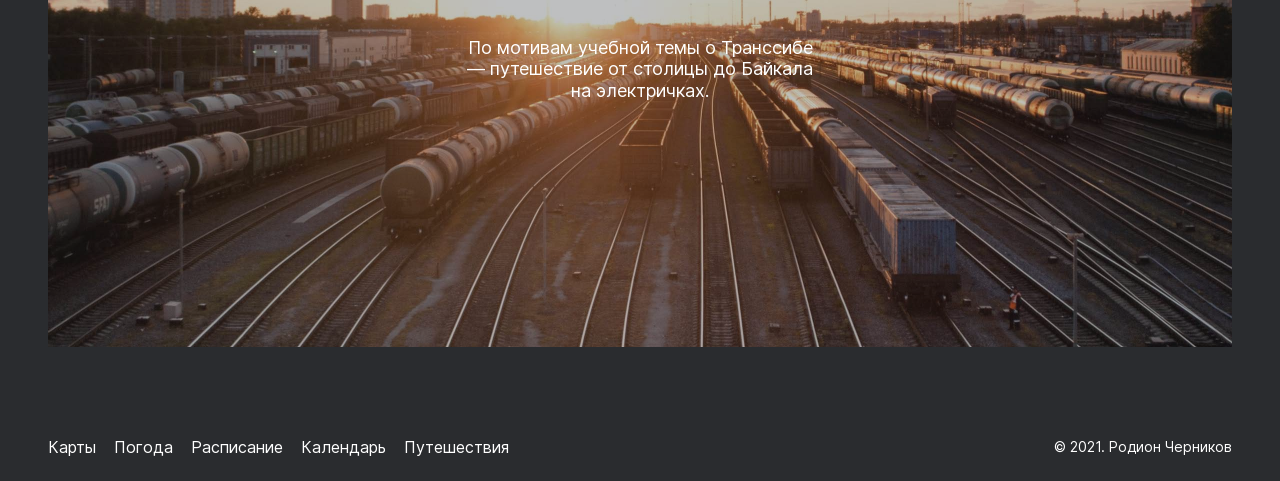
==== commit 9ef99031: "Все рекомендованные и обязательные правки внесены" ====
--- a/index.html
+++ b/index.html
@@ -16,29 +16,33 @@
   <header class="header page__section page__section_place_header">
     <div class="header__logo"></div>
     <ul class="header__lang-list page__list">
-      <li class="header__lang-item"><a href="#" class="header__lang-link header__lang-link_active page__link">Ru</a>
+      <li class="header__lang-item"><a href="#" class="header__lang-link header__lang-link_active page-link">Ru</a>
       </li>
-      <li class="header__lang-item"><a href="#" class="header__lang-link page__link">En</a></li>
+      <li class="header__lang-item"><a href="#" class="header__lang-link page-link">En</a></li>
     </ul>
   </header>
   <!--Основное содержимое страницы-->
   <main class="content">
     <!--Секция Lead-->
     <section class="lead page__section page__section_place_lead">
-      <h1 class="lead__title page__text">Путешествия по&nbsp;России</h1>
-      <p class="lead__subtitle page__text">Настоящая страна не в выпусках новостей,&nbsp;а&nbsp;здесь.</p>
-      <img src="./images/lead-polka.jpg" alt="Маршрут путешествия" class="lead__image">
-      <p class="lead__caption page__text">ваша полка — верхняя</p>
+      <h1 class="lead__title page-text">Путешествия по&nbsp;России</h1>
+      <p class="lead__subtitle page-text">Настоящая страна не в выпусках новостей,&nbsp;а&nbsp;здесь.</p>
+      <figure class="page-text">
+        <img src="./images/lead-polka.jpg" alt="Маршрут путешествия" class="lead__image">
+        <figcaption class="lead__caption page-text">ваша полка — верхняя</figcaption>
+      </figure>
     </section>
     <!--Секция Intro-->
     <section class="intro page__section" aria-label="Основная статья">
       <article class="intro__article">
-        <h2 class="intro__title page__text">Чего мы там не&nbsp;видели?</h2>
-        <p class="intro__text page__text">По&nbsp;опросам ВЦИОМ, 95% россиян мечтают куда-нибудь поехать,
+        <h2 class="intro__title page-text">Чего мы там не&nbsp;видели?</h2>
+        <p class="intro__text page-text">По&nbsp;опросам ВЦИОМ, 95% россиян мечтают куда-нибудь поехать,
           но&nbsp;только&nbsp;36% планируют провести отпуск в&nbsp;родной стране. Мол, чего мы&nbsp;тут, дома,
-          не&nbsp;видели? На&nbsp;самом деле, Россия&nbsp;&mdash; это целая вселенная с&nbsp;ласковым морем юга, густыми
+          не&nbsp;видели? На&nbsp;самом деле, Россия&nbsp;&mdash; это целая вселенная с&nbsp;ласковым морем юга,
+          густыми
           лесами Саян и&nbsp;суровыми льдами плато Путорана. А&nbsp;ещё увидеть все эти красоты можно без миллионов
-          на&nbsp;счету, загранпаспорта и&nbsp;многочасовых перелетов. Как, например, Вера Башмакова&nbsp;&mdash; смелая
+          на&nbsp;счету, загранпаспорта и&nbsp;многочасовых перелетов. Как, например, Вера Башмакова&nbsp;&mdash;
+          смелая
           молодая мама, которая взяла в&nbsp;охапку троих детей, усадила их&nbsp;в&nbsp;свою &laquo;Ладу&raquo;
           и&nbsp;проехала 20&nbsp;тысяч километров по&nbsp;родной стране. Мы&nbsp;выбрали и&nbsp;описали некоторые
           интересные места, достойные вашего отпуска.
@@ -61,7 +65,8 @@
             class="photo-grid__image"></li>
         <li class="photo-grid__item"><img src="./images/photo-grid-tuman.jpg" alt="Туман" class="photo-grid__image">
         </li>
-        <li class="photo-grid__item"><img src="./images/photo-grid-sochi.jpg" alt="Сочи" class="photo-grid__image"></li>
+        <li class="photo-grid__item"><img src="./images/photo-grid-sochi.jpg" alt="Сочи" class="photo-grid__image">
+        </li>
         <li class="photo-grid__item"><img src="./images/photo-grid-arisa.jpg" alt="Колесо" class="photo-grid__image">
         </li>
         <li class="photo-grid__item"><img src="./images/photo-grid-baikal.jpg" alt="Байкал" class="photo-grid__image">
@@ -84,19 +89,19 @@
     <section class="places page__section page__section_place_places">
       <ul class="places__list page__list">
         <li class="places__card">
-          <h2 class="places__title page__text">Куршская коса</h2>
-          <div class="places__website">
-            <h3 class="places__url-heading page__text">url</h3>
+          <h2 class="places__title page-text">Куршская коса</h2>
+          <div class="places__website">
+            <h3 class="places__url-heading page-text">url</h3>
             <a href="http://park-kosa.ru" target="blank"
-              class="places__link page__link page__link_place_places">park-kosa.ru</a>
+              class="places__link page-link page-link_place_places">park-kosa.ru</a>
           </div>
           <img src="./images/place-kosa.jpg" alt="Куршская коса" class="places__image">
           <div class="places__text">
-            <p class="places__paragraph page__text">Здесь, посреди лесов и&nbsp;песчаных дюн, вы&nbsp;сможете увидеть
+            <p class="places__paragraph page-text">Здесь, посреди лесов и&nbsp;песчаных дюн, вы&nbsp;сможете увидеть
               два водных горизонта&nbsp;&mdash; спокойного Куршского залива с&nbsp;одной стороны
               и&nbsp;подёрнутого рябью волн Балтийского моря
               с&nbsp;другой. Уникальная природная зона на&nbsp;краю российского анклава.</p>
-            <p class="places__paragraph page__text">На&nbsp;этом Калининградская область не&nbsp;заканчивается. Для
+            <p class="places__paragraph page-text">На&nbsp;этом Калининградская область не&nbsp;заканчивается. Для
               путешественника и&nbsp;исследователя там&nbsp;же по&nbsp;соседству&nbsp;&mdash; самая западная точка
               России, Балтийская коса,&nbsp;&mdash; и&nbsp;немецкое наследие россыпи небольших приморских городов.
               Атмосфера здешних мест исключает суету, окуная в&nbsp;спокойствие природы и&nbsp;запах стального,
@@ -104,19 +109,20 @@
           </div>
         </li>
         <li class="places__card">
-          <h2 class="places__title page__text">Кольский</h2>
-          <div class="places__website">
-            <h3 class="places__url-heading page__text">url</h3>
+          <h2 class="places__title page-text">Кольский</h2>
+          <div class="places__website">
+            <h3 class="places__url-heading page-text">url</h3>
             <a href="https://yourshot.nationalgeographic.com/photos/?keywords=kolskiy" target="blank"
-              class="places__link page__link page__link_place_places">National Geographic</a>
+              class="places__link page-link page-link_place_places">National Geographic</a>
           </div>
           <img src="./images/place-kolsky.jpg" alt="Кольский" class="places__image">
           <div class="places__text">
-            <p class="places__paragraph page__text">Почти весь полуостров находится за&nbsp;Полярным кругом. Саамская
+            <p class="places__paragraph page-text">Почти весь полуостров находится за&nbsp;Полярным кругом. Саамская
               тундра, от&nbsp;которой на&nbsp;юг&nbsp;&mdash;
               тайга, а&nbsp;на&nbsp;север&nbsp;&mdash; Ледовитый океан, прикидывающийся Баренцевым морем.</p>
-            <p class="places__paragraph page__text">Возможно, вы&nbsp;смотрели Звягинцева и&nbsp;даже слышали историю
-              арктического фестиваля в&nbsp;Териберке. Возможно, слово &laquo;Хибины&raquo; не&nbsp;осталось под снегом
+            <p class="places__paragraph page-text">Возможно, вы&nbsp;смотрели Звягинцева и&nbsp;даже слышали историю
+              арктического фестиваля в&nbsp;Териберке. Возможно, слово &laquo;Хибины&raquo; не&nbsp;осталось под
+              снегом
               школьных воспоминаний об&nbsp;уроках географии. Возможно, вы&nbsp;не&nbsp;интересовались пронизывающей
               земную кору сверхглубокой скважиной, а&nbsp;от&nbsp;апатитов вас давно накрывает апатия. Но&nbsp;ваша
               мечта увидеть северное сияние начинает сбываться с&nbsp;билетом
@@ -124,37 +130,37 @@
           </div>
         </li>
         <li class="places__card">
-          <h2 class="places__title page__text">Алтай</h2>
-          <div class="places__website">
-            <h3 class="places__url-heading page__text">url</h3>
+          <h2 class="places__title page-text">Алтай</h2>
+          <div class="places__website">
+            <h3 class="places__url-heading page-text">url</h3>
             <a href="https://www.facebook.com/vera.bashmakova/posts/10156011613718822" target="blank"
-              class="places__link page__link page__link_place_places">Facebook</a>
+              class="places__link page-link page-link_place_places">Facebook</a>
           </div>
           <img src="./images/place-altai.jpg" alt="Алтай" class="places__image">
           <div class="places__text">
-            <p class="places__paragraph page__text">Алтай&nbsp;&mdash; одно из&nbsp;красивейших мест в&nbsp;России.
+            <p class="places__paragraph page-text">Алтай&nbsp;&mdash; одно из&nbsp;красивейших мест в&nbsp;России.
               В&nbsp;первую очередь из-за гор: если ехать вдоль хребта, вы&nbsp;увидите склоны, усыпанные соснами,
               горные реки и&nbsp;озёра. А&nbsp;если вы&nbsp;откроете в&nbsp;автомобиле окна, сможете познакомиться
               с&nbsp;невидимым чудом здешних мест&nbsp;&mdash; горным воздухом.</p>
-            <p class="places__paragraph page__text">Климат на&nbsp;Алтае умеренный, поэтому ехать сюда лучше всего
+            <p class="places__paragraph page-text">Климат на&nbsp;Алтае умеренный, поэтому ехать сюда лучше всего
               летом. Так вы&nbsp;увидите всё разнообразие местной флоры и&nbsp;фауны. По&nbsp;лесам Алтая бродят лоси,
               над хребтами летают орлы, а&nbsp;на&nbsp;равнинах пасутся косули. И&nbsp;знаменитые манулы&nbsp;&mdash;
               тоже обитатели Алтайского края.</p>
           </div>
         </li>
         <li class="places__card">
-          <h2 class="places__title page__text">Зимний Байкал</h2>
-          <div class="places__website">
-            <h3 class="places__url-heading page__text">url</h3>
+          <h2 class="places__title page-text">Зимний Байкал</h2>
+          <div class="places__website">
+            <h3 class="places__url-heading page-text">url</h3>
             <a href="https://vk.com/baikalmile" target="blank"
-              class="places__link page__link page__link_place_places">https://vk.com/baikalmile</a>
+              class="places__link page-link page-link_place_places">https://vk.com/baikalmile</a>
           </div>
           <img src="./images/place-winter-baikal.jpg" alt="Зимний Байкал" class="places__image">
           <div class="places__text">
-            <p class="places__paragraph page__text">Всем известен Байкал как крупнейшее озеро
+            <p class="places__paragraph page-text">Всем известен Байкал как крупнейшее озеро
               в&nbsp;мире. Многие также знают, что это самый большой источник пресной воды и&nbsp;одно
               из&nbsp;красивейших мест в&nbsp;России.</p>
-            <p class="places__paragraph page__text">Конечно, это всё так. Но&nbsp;Байкал ещё идеальное место для
+            <p class="places__paragraph page-text">Конечно, это всё так. Но&nbsp;Байкал ещё идеальное место для
               соревнований по&nbsp;скийорингу. Это такой вид спорта, когда лыжник привязывает себя
               к&nbsp;мотоциклу, и&nbsp;тандем старается развить как можно б&oacute;льшую скорость на&nbsp;льду.
               В&nbsp;марте 2019 года на&nbsp;фестивале &laquo;Байкальская миля&raquo; был поставлен мировой
@@ -162,20 +168,22 @@
           </div>
         </li>
         <li class="places__card">
-          <h2 class="places__title page__text">Карелия</h2>
-          <div class="places__website">
-            <h3 class="places__url-heading page__text">url</h3>
+          <h2 class="places__title page-text">Карелия</h2>
+          <div class="places__website">
+            <h3 class="places__url-heading page-text">url</h3>
             <a href="http://park-kosa.ru" target="blank"
-              class="places__link page__link page__link_place_places">http://vodlozero.ru/</a>
+              class="places__link page-link page-link_place_places">http://vodlozero.ru/</a>
           </div>
           <img src="./images/place-karelia.jpg" alt="Карелия" class="places__image">
           <div class="places__text">
-            <p class="places__paragraph page__text">Сибирь заканчивается не&nbsp;на&nbsp;Урале, а&nbsp;в&nbsp;Карелии:
+            <p class="places__paragraph page-text">Сибирь заканчивается не&nbsp;на&nbsp;Урале, а&nbsp;в&nbsp;Карелии:
               образующая тайгу сибирская лиственница не&nbsp;растёт западнее Водлозера. Зато здесь она вымахивает
               на&nbsp;30&nbsp;метров&nbsp;&mdash; леса карельских национальных парков из-за непроходимых болот никогда
-              не&nbsp;знали топора. Некоторым соснам уже больше чем полтысячелетия. Прикоснитесь к&nbsp;живому существу,
+              не&nbsp;знали топора. Некоторым соснам уже больше чем полтысячелетия. Прикоснитесь к&nbsp;живому
+              существу,
               видевшему солнце раньше, чем увидал его Иван Грозный.
-              В&nbsp;девственном лесу на&nbsp;сотню километров не&nbsp;встретишь тропы. А&nbsp;на&nbsp;редких тропинках
+              В&nbsp;девственном лесу на&nbsp;сотню километров не&nbsp;встретишь тропы. А&nbsp;на&nbsp;редких
+              тропинках
               деревья
               в&nbsp;паре метров от&nbsp;земли помечены медвежьими когтями. Чтобы все знали, кто тут хозяин.</p>
           </div>
@@ -185,11 +193,11 @@
     <!--Секция Cover-->
     <section class="cover page__section page__section_place_cover">
       <a href="https://stampsy.com/na-elektrichkakh-do-baikala" target="blank"
-        class="cover__link  page__link page__link_place_cover">
-        <h2 class="cover__title page__text">
+        class="cover__link  page-link page-link_place_cover">
+        <h2 class="cover__title page-text">
           До&nbsp;Байкала &laquo;на&nbsp;собаках&raquo;
         </h2>
-        <p class="cover__subtitle page__text">
+        <p class="cover__subtitle page-text">
           По мотивам учебной темы о Транссибе — путешествие от столицы до Байкала на
           электричках.
         </p>
@@ -201,18 +209,18 @@
     <nav class="footer__nav">
       <ul class="footer__list page__list">
         <li class="footer__item"><a href="https://yandex.ru/maps" target="blank"
-            class="footer__link page__link">Карты</a></li>
+            class="footer__link page-link">Карты</a></li>
         <li class="footer__item"><a href="https://yandex.ru/pogoda" target="blank"
-            class="footer__link page__link">Погода</a></li>
+            class="footer__link page-link">Погода</a></li>
         <li class="footer__item"><a href="https://rasp.yandex.ru" target="blank"
-            class="footer__link page__link">Расписание</a></li>
+            class="footer__link page-link">Расписание</a></li>
         <li class="footer__item"><a href="https://calendar.yandex.ru" target="blank"
-            class="footer__link page__link">Календарь</a></li>
+            class="footer__link page-link">Календарь</a></li>
         <li class="footer__item"><a href="https://travel.yandex.ru" target="blank"
-            class="footer__link page__link">Путешествия</a></li>
+            class="footer__link page-link">Путешествия</a></li>
       </ul>
     </nav>
-    <p class="footer__copyright page__text">&copy; 2021. Родион Черников</p>
+    <p class="footer__copyright page-text">&copy; 2021. Родион Черников</p>
   </footer>
 </body>
 
--- a/pages/index.css
+++ b/pages/index.css
@@ -1,6 +1,10 @@
 @import url(../vendor/normalize.css);
 @import url(../vendor/fonts.css);
 @import url(../blocks/page/page.css);
+@import url(../blocks/page-link/page-link.css);
+@import url(../blocks/page-link/_place/page-link_place_places.css);
+@import url(../blocks/page-link/_place/page-link_place_cover.css);
+@import url(../blocks/page-text/page-text.css);
 @import url(../blocks/page/__section/page__section.css);
 @import url(../blocks/page/__section/_place/page__section_place_header.css);
 @import url(../blocks/page/__section/_place/page__section_place_lead.css);
@@ -8,10 +12,6 @@
 @import url(../blocks/page/__section/_place/page__section_place_cover.css);
 @import url(../blocks/page/__section/_place/page__section_place_footer.css);
 @import url(../blocks/page/__list/page__list.css);
-@import url(../blocks/page/__link/page__link.css);
-@import url(../blocks/page/__link/_place/page__link_place_places.css);
-@import url(../blocks/page/__link/_place/page__link_place_cover.css);
-@import url(../blocks/page//__text/page__text.css);
 @import url(../blocks/header/header.css);
 @import url(../blocks/header/__logo/header__logo.css);
 @import url(../blocks/header/__lang-list/header__lang-list.css);
